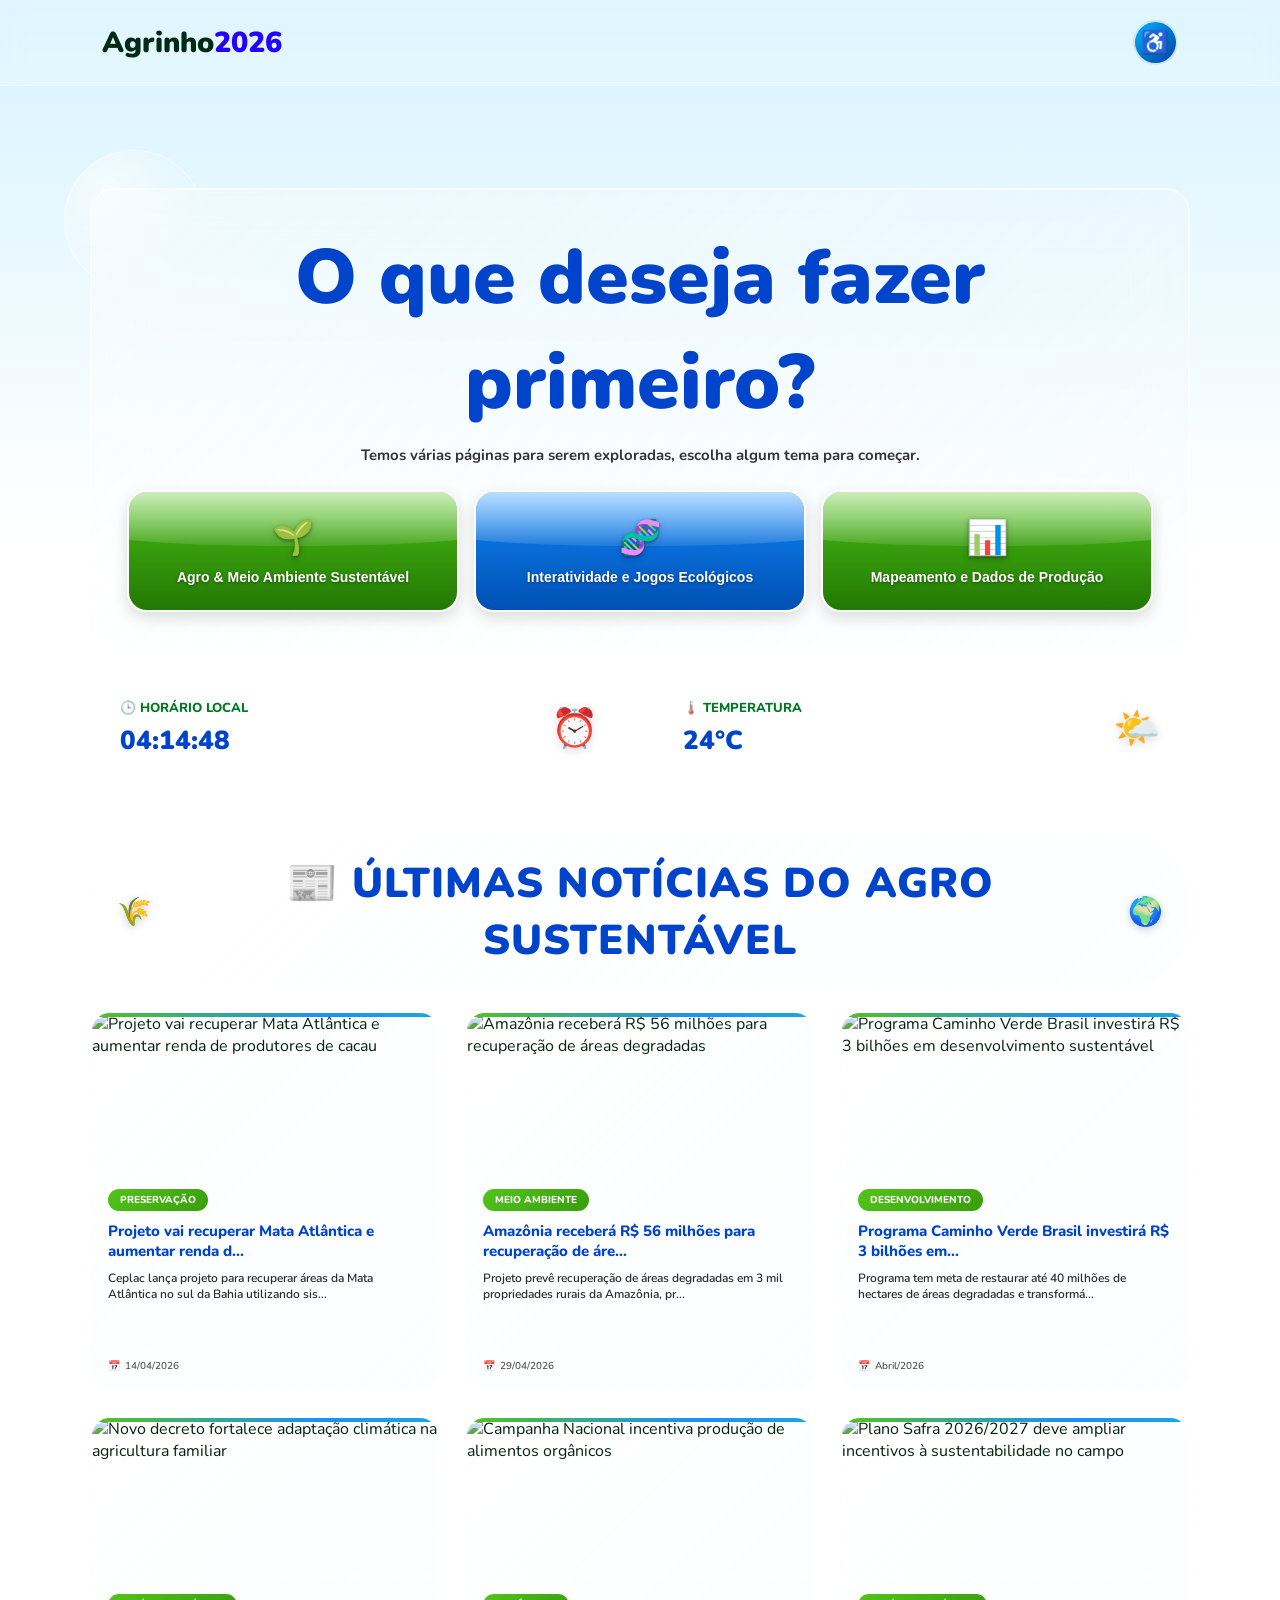
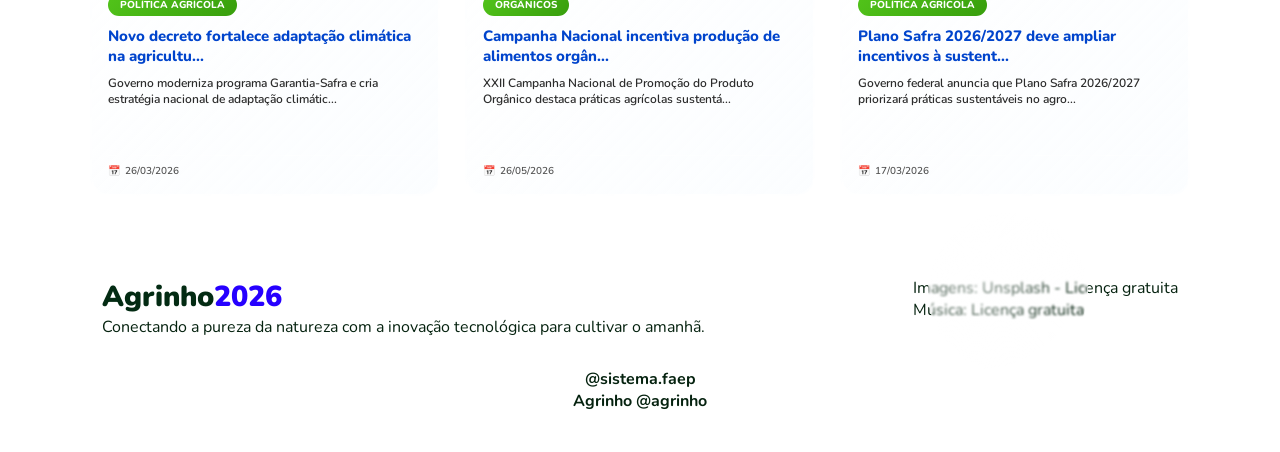
==== HTML/paginaprincipal.html @ 338bd4b2 "Add files via upload" ====
<!-- ============================================================================ -->
<!-- AUTOR: [Gabriel de Moraes Rocha]                                             -->
<!-- DATA: Junho/Julho de 2026                                                    -->
<!-- PROJETO: Agrinho 2026 - Agro forte futuro sustentável                                      -->
<!-- ARQUIVO: paginaprincipal.html - Dashboard Principal                          -->
<!-- DESCRIÇÃO: Página principal do site contendo:                                -->
<!--            - Menu de navegação com 3 seções (Agro, Interatividade, Mapeamento) -->
<!--            - Gráficos interativos (Chart.js)                                 -->
<!--            - Mapa mundial interativo (Leaflet)                               -->
<!--            - Quiz educativo com 31 perguntas                                 -->
<!--            - Widgets de relógio e temperatura em tempo real                  -->
<!--            - Notícias do setor com modal de leitura                          -->
<!--            - Recursos de acessibilidade (alto contraste, daltonismo, Libras) -->
<!-- ============================================================================ -->

<!DOCTYPE html>
<html lang="pt-br">
<head>
    <!-- ===== METADADOS E CONFIGURAÇÕES ===== -->
    <meta charset="UTF-8">                              <!-- Define codificação UTF-8 para suporte a acentos -->
    <meta name="viewport" content="width=device-width, initial-scale=1.0"> <!-- Torna o site responsivo -->
    <title>Página Inicial</title>                       <!-- Título exibido na aba do navegador -->

    <!-- ===== FONTES EXTERNAS ===== -->
    <!-- Pré-conexões para otimizar o carregamento das fontes -->
    <link rel="preconnect" href="https://fonts.googleapis.com">
    <link rel="preconnect" href="https://fonts.gstatic.com" crossorigin>
    <!-- Importa a fonte Nunito do Google Fonts -->
    <link href="https://fonts.googleapis.com/css2?family=Nunito:wght@400;600;700;900&display=swap" rel="stylesheet">

    <!-- ===== BIBLIOTECAS EXTERNAS ===== -->
    <!-- Leaflet CSS - Biblioteca para mapas interativos -->
    <link rel="stylesheet" href="https://unpkg.com/leaflet@1.9.4/dist/leaflet.css" />
    <!-- Leaflet JS - Biblioteca JavaScript para mapas -->
    <script src="https://unpkg.com/leaflet@1.9.4/dist/leaflet.js"></script>
    <!-- Chart.js - Biblioteca para criação de gráficos interativos -->
    <script src="https://cdn.jsdelivr.net/npm/chart.js"></script>

    <!-- ===== ESTILOS CSS ===== -->
    <!-- Link para o arquivo de estilos principal (caminho absoluto) -->
    <link rel="stylesheet" href="/CSS/style.css">
</head>

<!-- ===== ESTILOS ESPECÍFICOS DA JANELA AMBIENTE ===== -->
<!-- Define cores mais escuras para os textos da seção "Agro & Meio Ambiente Sustentável" -->
<style>
/* Cor principal do texto na seção ambiente */
.janela-conteudo#janela-ambiente,
.janela-conteudo#janela-ambiente .hero-ambiente,
.janela-conteudo#janela-ambiente .info-card,
.janela-conteudo#janela-ambiente .highlight-box {
    color: #1a1a1a !important;                           /* Texto escuro para melhor legibilidade */
}

/* Todos os elementos de texto na seção ambiente */
.janela-conteudo#janela-ambiente h1,
.janela-conteudo#janela-ambiente h2,
.janela-conteudo#janela-ambiente h3,
.janela-conteudo#janela-ambiente p,
.janela-conteudo#janela-ambiente li,
.janela-conteudo#janela-ambiente .stat-label {
    color: #1a1a1a !important;                           /* Mantém consistência de cor escura */
}

/* Título principal da seção hero ambiente */
.janela-conteudo#janela-ambiente .hero-ambiente h1 {
    color: #0d3b0d !important;                           /* Verde escuro para destaque */
}

/* Títulos dos cards informativos */
.janela-conteudo#janela-ambiente .info-card h3 {
    color: #0044cc !important;                           /* Azul para títulos de cards */
}

/* Números estatísticos */
.janela-conteudo#janela-ambiente .stat-number {
    color: #1b5e20 !important;                           /* Verde para números estatísticos */
}
</style>

<body>
    <!-- ============================================================================ -->
    <!-- SEÇÃO 1: BOLHAS DECORATIVAS                                       -->
    <!-- ============================================================================ -->
    <!-- Bolhas flutuantes (efeito visual decorativo) -->
    <div class="bubble b1"></div>   <!-- Bolha 1 - posicionada na área superior esquerda -->
    <div class="bubble b2"></div>   <!-- Bolha 2 - posicionada na área superior direita -->
    <div class="bubble b3"></div>   <!-- Bolha 3 - posicionada na área inferior esquerda -->
    <div class="bubble b4"></div>   <!-- Bolha 4 - posicionada na área inferior direita -->

    <!-- ============================================================================ -->
    <!-- SEÇÃO 2: CABEÇALHO (NAVBAR)                                                  -->
    <!-- ============================================================================ -->
    <!-- Barra de navegação superior fixa -->
    <header class="navbar">
        <!-- Logo do projeto -->
        <div class="logo">Agrinho<span>2026</span></div>
        
        <!-- Wrapper para o menu de acessibilidade -->
        <div class="accessibility-wrapper">
            <!-- Botão que abre/fecha o menu de acessibilidade (ícone universal de acessibilidade) -->
            <button class="accessibility-btn" id="accessibleToggle" aria-label="Menu de Acessibilidade" title="Acessibilidade">♿</button>
            
            <!-- Menu dropdown com opções de acessibilidade -->
            <div class="accessibility-menu" id="accessibleMenu">
                <button id="btnIncText">➕ Aumentar Texto</button>                <!-- Aumenta o tamanho da fonte -->
                <button id="btnDecText">➖ Diminuir Texto</button>                <!-- Diminui o tamanho da fonte -->
                <button id="btnContrast">☯️ Alto Contraste</button>              <!-- Ativa modo de alto contraste -->
                <button id="btnDaltonismo">👁️ Modo Daltonismo (Vermelho/Verde)</button> <!-- Ativa modo para daltônicos -->
                <button id="btnModoEscuro">🌙 Modo Escuro</button>               <!-- Ativa modo escuro -->
            </div>
        </div>
    </header>

    <!-- ============================================================================ -->
    <!-- SEÇÃO 3: VLIBRAS - FERRAMENTA DE ACESSIBILIDADE                              -->
    <!-- ============================================================================ -->
    <!-- Widget oficial do governo brasileiro para tradução de conteúdo para Libras -->
    <div vw class="enabled">
        <div vw-access-button class="active"></div>      <!-- Botão flutuante do VLibras -->
        <div vw-plugin-wrapper>
            <div class="vw-plugin-top-wrapper"></div>    <!-- Container do plugin do VLibras -->
        </div>
    </div>

    <!-- Espaçamento vertical para compensar o cabeçalho fixo -->
    <br><br><br><br>
    
    <!-- ============================================================================ -->
    <!-- SEÇÃO 4: CONTEÚDO PRINCIPAL (MAIN)                                           -->
    <!-- ============================================================================ -->
    <main>
        <!-- ===== 4.1 PAINEL PRINCIPAL (MENU DE NAVEGAÇÃO) ===== -->
        <!-- Menu inicial com 3 botões que alternam entre as seções do site -->
        <div class="painel-aero" id="menuPrincipal">
            <div class="painel-header">
                <h1>O que deseja fazer primeiro?</h1>           <!-- Título de boas-vindas -->
                <p>Temos várias páginas para serem exploradas, escolha algum tema para começar.</p> <!-- Subtítulo -->
            </div>
            <div class="grade-botoes">
                <!-- Botão 1: Agro & Meio Ambiente Sustentável -->
                <button class="botao-aero" data-target="janela-ambiente">
                    <span class="icone">🌱</span>
                    <span>Agro & Meio Ambiente Sustentável</span>
                </button>
                <!-- Botão 2: Interatividade e Jogos Ecológicos -->
                <button class="botao-aero azul" data-target="janela-interatividade">
                    <span class="icone">🧬</span>
                    <span>Interatividade e Jogos Ecológicos</span>
                </button>
                <!-- Botão 3: Mapeamento e Dados de Produção -->
                <button class="botao-aero" data-target="janela-mapeamento">
                    <span class="icone">📊</span>
                    <span>Mapeamento e Dados de Produção</span>
                </button>
            </div>
        </div>

        <!-- ========================================================================== -->
        <!-- SEÇÃO 4.2: ABA - MAPEAMENTO E DADOS DE PRODUÇÃO                            -->
        <!-- ========================================================================== -->
        <div class="janela-conteudo" id="janela-mapeamento">
            <!-- Título da seção de mapeamento -->
            <h2>🗺️ MAPEAMENTO MUNDIAL DO AGRO SUSTENTÁVEL</h2>
            
            <!-- Cards com estatísticas globais -->
            <div class="stats-grid-mapeamento">
                <div class="stat-card-mapeamento">
                    <span class="stat-number-mapeamento">38%</span>                     <!-- Percentual global -->
                    <span class="stat-label-mapeamento">da superfície terrestre ocupada por agricultura</span>
                </div>
                <div class="stat-card-mapeamento">
                    <span class="stat-number-mapeamento">31%</span>                     <!-- Percentual de florestas preservadas -->
                    <span class="stat-label-mapeamento">das florestas mundiais preservadas dentro de propriedades rurais</span>
                </div>
                <div class="stat-card-mapeamento">
                    <span class="stat-number-mapeamento">11%</span>                     <!-- Redução da fome global -->
                    <span class="stat-label-mapeamento">redução da fome global graças à agricultura sustentável</span>
                </div>
                <div class="stat-card-mapeamento">
                    <span class="stat-number-mapeamento">189</span>                     <!-- Número de países -->
                    <span class="stat-label-mapeamento">países adotam práticas agroecológicas</span>
                </div>
            </div>

            <!-- Mapa Interativo Mundial -->
            <div class="bloco-recurso">
                <h3>🌍 Mapa Interativo do Agronegócio Sustentável no Mundo</h3>
                <div class="mapa-interativo-container">
                    <div id="mapaMundialInterativo"></div>      <!-- Container onde o mapa Leaflet será renderizado -->
                </div>
                <!-- Legenda do mapa com categorias de classificação -->
                <div class="legenda-mapa">
                    <div class="legenda-item"><div class="legenda-cor" style="background: #2e7d32;"></div><span>🟢 Maior produtor/tecnologia sustentável</span></div>
                    <div class="legenda-item"><div class="legenda-cor" style="background: #f9a825;"></div><span>🟡 Alto potencial agrícola sustentável</span></div>
                    <div class="legenda-item"><div class="legenda-cor" style="background: #1565c0;"></div><span>🔵 Agricultura tecnificada e inovadora</span></div>
                    <div class="legenda-item"><div class="legenda-cor" style="background: #ef6c00;"></div><span>🟠 Produção em expansão sustentável</span></div>
                </div>
                <!-- Dica interativa para o usuário -->
                <div class="info-mapa">
                    💡 <strong>Dica:</strong> Clique nos marcadores do mapa para ver informações detalhadas sobre cada país!
                </div>
            </div>

            <!-- Gráfico 1: Top 5 Países Produtores de Alimentos -->
            <div class="bloco-recurso">
                <h3>🥇 Top 5 Países Produtores de Alimentos (2025)</h3>
                <div class="grafico-wrapper">
                    <canvas id="chartTopProdutores"></canvas>   <!-- Canvas para renderizar gráfico de barras -->
                </div>
                <p style="font-size:12px; color:#555; margin-top:10px; text-align:center;">Fonte: FAO - Organização das Nações Unidas para Alimentação e Agricultura</p>
            </div>

            <!-- Gráfico 2: Agricultura Sustentável por Continente -->
            <div class="bloco-recurso">
                <h3>🌎 Agricultura Sustentável por Continente</h3>
                <div class="grafico-wrapper-pequeno">
                    <canvas id="chartContinentes"></canvas>     <!-- Canvas para renderizar gráfico de rosca/doughnut -->
                </div>
                <p style="font-size:12px; color:#555; margin-top:10px; text-align:center;">Percentual de áreas agrícolas com certificação sustentável</p>
            </div>

            <!-- Gráfico 3: Emissões de Gases de Efeito Estufa por Setor -->
            <div class="bloco-recurso">
                <h3>📊 Emissões de Gases de Efeito Estufa por Setor</h3>
                <div class="grafico-wrapper">
                    <canvas id="chartEmissoes"></canvas>        <!-- Canvas para renderizar gráfico de pizza -->
                </div>
                <p style="font-size:12px; color:#555; margin-top:10px; text-align:center;">Dados IPCC 2025 - Agricultura Sustentável reduz emissões</p>
            </div>

            <!-- Gráficos lado a lado (2 colunas) -->
            <div class="two-columns">
                <!-- Gráfico 4: Investimentos Globais -->
                <div class="bloco-recurso">
                    <h3>💰 Investimentos Globais (US$ Bilhões)</h3>
                    <div class="grafico-wrapper-pequeno">
                        <canvas id="chartInvestimentosGlobais"></canvas>  <!-- Canvas para renderizar gráfico de linha -->
                    </div>
                    <p style="font-size:11px; color:#555; margin-top:10px;">Bancos Mundiais e Fundos Verdes</p>
                </div>
                <!-- Gráfico 5: Recuperação de Solos -->
                <div class="bloco-recurso">
                    <h3>🌱 Recuperação de Solos no Mundo</h3>
                    <div class="grafico-wrapper-pequeno">
                        <canvas id="chartRecuperacaoSolos"></canvas>      <!-- Canvas para gráfico de barras horizontal -->
                    </div>
                    <p style="font-size:11px; color:#555; margin-top:10px;">Milhões de hectares recuperados via agricultura regenerativa</p>
                </div>
            </div>

            <!-- Frase de impacto (citação da FAO/ONU) -->
            <div class="frase-impacto">
                <p>🌍 “O futuro sustentável do agronegócio mundial não depende de produzir em mais terras, mas de produzir melhor, utilizando tecnologia, inovação e preservação ambiental para alimentar o mundo sem comprometer os recursos naturais.”</p>
                <small>— FAO/ONU - Relatório da Agricultura Mundial 2026</small>
            </div>

            <!-- Referências Globais (links externos para fontes confiáveis) -->
            <div class="bloco-recurso" style="background: rgba(255,255,255,0.2); margin-top:20px;">
                <h3>📖 Referências Globais</h3>
                <p style="font-size:12px;">
                    <a href="https://www.fao.org/home/en/" target="_blank" class="btn-referencia">🌾 FAO - Organização das Nações Unidas</a>
                    <a href="https://www.ipcc.ch/" target="_blank" class="btn-referencia" style="margin-left:10px;">📊 IPCC - Mudanças Climáticas</a>
                    <a href="https://www.worldbank.org/en/topic/agriculture" target="_blank" class="btn-referencia" style="margin-left:10px;">🏦 Banco Mundial - Agricultura</a>
                </p>
            </div>

            <!-- Botão para voltar ao menu principal -->
            <button class="btn-voltar" style="margin-top:20px;">← Voltar para a Home</button>
        </div>

        <!-- ========================================================================== -->
        <!-- SEÇÃO 4.3: ABA - AGRO & MEIO AMBIENTE SUSTENTÁVEL (BRASIL)                 -->
        <!-- ========================================================================== -->
        <div class="janela-conteudo" id="janela-ambiente">
            <!-- Hero da seção (título e descrição introdutória) -->
            <div class="hero-ambiente">
                <h1>🌿 Agro Forte, Futuro Sustentável: Equilíbrio entre Produção e Meio Ambiente</h1>
                <p>O agronegócio desempenha um papel fundamental na economia brasileira...</p>
            </div>
            
            <!-- Cards com estatísticas brasileiras -->
            <div class="stats-grid">
                <div class="stat-card"><span class="stat-number">65,6%</span><span class="stat-label">do território brasileiro com vegetação nativa preservada</span></div>
                <div class="stat-card"><span class="stat-number">31,3%</span><span class="stat-label">do território ocupado por atividades agropecuárias</span></div>
                <div class="stat-card"><span class="stat-number">29%</span><span class="stat-label">das matas nativas preservadas por produtores rurais</span></div>
                <div class="stat-card"><span class="stat-number">+15%</span><span class="stat-label">aumento em produtividade com práticas sustentáveis</span></div>
            </div>
            
            <!-- Card informativo sobre o papel do agronegócio -->
            <div class="info-card"><h3>🇧🇷 O Papel do Agronegócio no Desenvolvimento do Brasil</h3><p>O Brasil é uma das maiores potências agropecuárias do mundo...</p></div>
            
            <!-- Colunas duplas com conteúdo educativo -->
            <div class="two-columns">
                <div class="info-card"><h3>🌍 Sustentabilidade: Uma Necessidade para o Futuro</h3><p>A sustentabilidade consiste em atender às necessidades atuais...</p></div>
                <div class="info-card"><h3>⚖️ O Equilíbrio Entre Produção e Preservação</h3><p>Durante muito tempo acreditou-se que produzir mais significava ocupar mais áreas...</p></div>
            </div>
            
            <!-- Lista de tecnologias sustentáveis aplicadas no campo -->
            <div class="info-card"><h3>🚜 Tecnologia e Inovação no Campo</h3><ul class="tech-list"><li><strong>Drones Agrícolas:</strong> Monitoramento detalhado...</li><li><strong>Sensoriamento Remoto:</strong> Satélites auxiliam...</li><li><strong>Inteligência Artificial:</strong> Análise de dados...</li><li><strong>Bioinsumos:</strong> Substituição parcial...</li></ul></div>
            
            <!-- Card com imagem ilustrativa do produtor rural -->
            <div class="info-card"><h3>👨‍🌾 O Produtor Rural Como Guardião do Meio Ambiente</h3><p>Estudos da Embrapa indicam que aproximadamente <strong>65,6% do território brasileiro ainda possui vegetação nativa preservada</strong>...</p><img class="img-ilustrativa" src="https://images.unsplash.com/photo-1500382017468-9049fed747ef?w=800&auto=format&fit=crop" alt="Produtor rural e natureza"></div>
            
            <!-- Benefícios econômicos e desafios climáticos -->
            <div class="two-columns">
                <div class="info-card"><h3>💰 Benefícios Econômicos da Sustentabilidade</h3><p>✓ Redução de custos<br>✓ Maior eficiência<br>✓ Acesso a mercados</p></div>
                <div class="info-card"><h3>🌡️ Mudanças Climáticas e os Desafios da Agricultura</h3><p>As mudanças climáticas representam um dos maiores desafios...</p></div>
            </div>
            
            <!-- Importância da educação ambiental no campo -->
            <div class="info-card"><h3>📚 A Importância da Educação Ambiental no Campo</h3><p>A construção de um futuro sustentável depende também da conscientização...</p></div>
            
            <!-- Caixa de destaque com conclusão do tema -->
            <div class="highlight-box"><h3 style="color:#0044cc;">🌟 Conclusão</h3><p>O futuro da agropecuária depende do equilíbrio...</p></div>
            
            <!-- Referências nacionais (Ministério da Agricultura e Embrapa) -->
            <div class="info-card" style="background: rgba(255,255,255,0.2);"><h3>📖 Referências</h3><p><a href="https://www.gov.br/agricultura/pt-br/assuntos/politica-agricola/plano-safra/2025-2026/producao-sustentavel/" target="_blank" class="btn-referencia">📄 Produção + Sustentável — Ministério da Agricultura</a><br><a href="https://www.agrimidia.com.br/sustentabilidade/novo-estudo-da-embrapa-revela-que-produtores-rurais-preservam-29-das-matas-nativas-do-brasil/" target="_blank" class="btn-referencia" style="margin-top:8px;">📊 Estudo Embrapa - Preservação de Matas Nativas</a></p></div>
            
            <!-- Botão para voltar ao menu principal -->
            <button class="btn-voltar" style="margin-top:20px;">← Voltar para a Home</button>
        </div>

        <!-- ========================================================================== -->
        <!-- SEÇÃO 4.4: ABA - INTERATIVIDADE E JOGOS ECOLÓGICOS                         -->
        <!-- ========================================================================== -->
        <div class="janela-conteudo" id="janela-interatividade">
            <!-- Título da seção interativa -->
            <h2>🧬 QUIZ: AGRO FORTE, FUTURO SUSTENTÁVEL</h2>
            <p style="color:#333; margin-bottom:20px;">Teste seus conhecimentos sobre agricultura sustentável! São 31 perguntas entre múltipla escolha, verdadeiro/falso e discursivas.</p>
            
            <!-- Container principal do Quiz -->
            <div id="quizContainer" class="quiz-container">
                <!-- Barra de progresso visual -->
                <div class="quiz-progresso">
                    <div class="quiz-progresso-bar" id="quizProgressoBar" style="width: 0%;"></div>
                </div>
                <!-- Contador textual de perguntas -->
                <div class="quiz-contador" id="quizContador">Pergunta 1 de 31</div>
                <!-- Área onde a pergunta atual será exibida -->
                <div id="quizPergunta" class="quiz-pergunta"></div>
                <!-- Área onde as alternativas de resposta serão exibidas -->
                <div id="quizAlternativas" class="quiz-alternativas"></div>
                <!-- Botões de navegação do quiz -->
                <div class="quiz-botoes">
                    <button id="quizBtnAnterior" class="quiz-btn" disabled>◀ Anterior</button>
                    <button id="quizBtnProximo" class="quiz-btn">Próxima ▶</button>
                </div>
                <!-- Área onde o resultado final será exibido -->
                <div id="quizResultado" class="quiz-resultado" style="display: none;"></div>
            </div>

            <!-- Botão para ir para a página de Passatempos (jogos adicionais) -->
            <div style="display: flex; justify-content: center; margin: 20px 0;">
                <button id="btnPassatempos" class="botao-passatempos" onclick="window.location.href='passatempos.html'">
                    <span class="icone-passatempo">🎮</span>
                    <span>Ir para Página de Passatempos</span>
                    <span class="seta-passatempo">→</span>
                </button>
            </div>

            <!-- Botão para voltar ao menu principal -->
            <button class="btn-voltar" style="margin-top:20px;">← Voltar para a Home</button>
        </div>

        <!-- ========================================================================== -->
        <!-- SEÇÃO 4.5: WIDGETS - RELÓGIO E CLIMA                                      -->
        <!-- ========================================================================== -->
        <!-- Barra com widgets de informações em tempo real -->
        <div class="barra-widgets" id="barraWidgets">
            <!-- Widget de relógio - exibe horário local atualizado -->
            <div class="widget-item">
                <div class="widget-info"><h3>🕒 HORÁRIO LOCAL</h3><p id="relogio">00:00:00</p></div>
                <div class="widget-icone">⏰</div>
            </div>
            <!-- Widget de temperatura - exibe clima via API -->
            <div class="widget-item">
                <div class="widget-info"><h3>🌡️ TEMPERATURA</h3><p id="clima">Carregando...</p></div>
                <div class="widget-icone" id="climaIcone">🌤️</div>
            </div>
        </div>

        <!-- ========================================================================== -->
        <!-- SEÇÃO 4.6: NOTÍCIAS DO AGRO SUSTENTÁVEL                                    -->
        <!-- ========================================================================== -->
        <div class="noticias-container" id="noticiasContainer">
            <!-- Cabeçalho da seção de notícias -->
            <div class="noticias-header">
                <span class="header-icon">🌾</span>
                <h2>📰 ÚLTIMAS NOTÍCIAS DO AGRO SUSTENTÁVEL</h2>
                <span class="header-icon">🌍</span>
            </div>
            <!-- Grid onde as notícias serão renderizadas dinamicamente via JavaScript -->
            <div class="noticias-grid" id="noticiasGrid"></div>
        </div>
    </main>

    <!-- ============================================================================ -->
    <!-- SEÇÃO 5: MODAL DE NOTÍCIAS                                                    -->
    <!-- ============================================================================ -->
    <!-- Modal (popup) que aparece ao clicar em uma notícia para exibir detalhes completos -->
    <div id="modalNoticia" class="modal-noticia">
        <div class="modal-conteudo">
            <!-- Botão para fechar o modal -->
            <button class="fechar-modal" onclick="fecharModal()">×</button>
            <!-- Imagem da notícia -->
            <img id="modalImagem" class="modal-imagem" src="" alt="">
            <div class="modal-texto">
                <!-- Título da notícia -->
                <h2 id="modalTitulo"></h2>
                <!-- Metadados (data e categoria) -->
                <div class="modal-meta" id="modalMeta"></div>
                <!-- Conteúdo completo da notícia -->
                <p id="modalConteudo" class="modal-conteudo-texto"></p>
                <!-- Tags temáticas da notícia -->
                <div class="modal-tags" id="modalTags"></div>
                <!-- Botão de compartilhar notícia -->
                <div class="modal-fonte">
                    <button class="btn-compartilhar" onclick="compartilharNoticia()">📤 Compartilhar</button>
                </div>
            </div>
        </div>
    </div>

    <!-- ============================================================================ -->
    <!-- SEÇÃO 6: RODAPÉ (FOOTER)                                                     -->
    <!-- ============================================================================ -->
    <footer class="site-footer">
        <div class="footer-container">
            <div class="footer-brand">
                <!-- Logo do projeto no rodapé -->
                <div class="logo">Agrinho<span>2026</span></div>
                <!-- Slogan do projeto -->
                <p>Conectando a pureza da natureza com a inovação tecnológica para cultivar o amanhã.</p>
            </div>

            <!-- Créditos das mídias utilizadas (conforme exigido pelo regulamento) -->
            <div class="creditos">
                <p>Imagens: Unsplash - Licença gratuita</p>
                <p>Música: Licença gratuita</p>
            </div>
        </div>
        
        <!-- Informações institucionais e créditos finais -->
        <div class="footer-bottom">
            <p>@sistema.faep</p>      <!-- SENAR/FAEP - Instituição promotora -->
            <p>Agrinho @agrinho</p>    <!-- Marca do programa Agrinho -->
        </div>
    </footer>

    <!-- ============================================================================ -->
    <!-- SEÇÃO 7: SCRIPTS E INICIALIZAÇÃO                                             -->
    <!-- ============================================================================ -->
    <!-- Arquivo JavaScript principal (caminho absoluto para a pasta JS) -->
    <script src="/JS/main.js"></script>
    <!-- Biblioteca VLibras para acessibilidade em Libras -->
    <script src="https://vlibras.gov.br/app/vlibras-plugin.js"></script>
    <!-- Inicialização do widget VLibras -->
    <script> new window.VLibras.Widget('https://vlibras.gov.br/app'); </script>

</body>
</html>
---- CSS/style.css ----
/* ============================================================================
   AUTOR: [Gabriel de Moraes Rocha]
   DATA: Junho/Julho de 2026
   PROJETO: Agrinho 2026 - Agro forte futuro sustentável
   DESCRIÇÃO: Arquivo de estilos principal do site, contendo temas de acessibilidade,
              estilos do cabeçalho, rodapé, páginas index, principal e passatempos,
              animações e responsividade.
   ============================================================================ */

/* ============================================================================
   SEÇÃO 1: VARIÁVEIS GLOBAIS (ROOT)
   ============================================================================ */
/* Define variáveis CSS para facilitar manutenção e suporte a temas dinâmicos */
:root {
    --font-scale: 1.0;                    /* Controla escala da fonte (acessibilidade) */
    --bg-gradient: linear-gradient(to bottom, rgba(54, 196, 255, 0.2) 0%, rgba(255, 255, 255, 0) 60%), url('https://images.unsplash.com/photo-1500382017468-9049fed747ef?q=80&w=2000&auto=format&fit=crop'); /* Fundo gradiente com imagem */
    --text-color: #05220f;                /* Cor padrão do texto */
    --title-color: #0090f0;               /* Cor dos títulos */
    --hero-title-color: #032b13;          /* Cor do título na seção hero */
    --card-bg: linear-gradient(135deg, rgba(255, 255, 255, 0.75) 0%, rgba(240, 252, 255, 0.5) 100%); /* Fundo dos cards */
    --right-bg: linear-gradient(135deg, rgba(255, 255, 255, 0.65) 0%, rgba(255, 255, 255, 0.35) 100%); /* Fundo da área direita do hero */
    --btn-gradient: linear-gradient(to bottom, #7be250 0%, #3eb311 48%, #299103 52%, #49bd13 100%); /* Gradiente dos botões */
    --btn-hover: linear-gradient(to bottom, #8eee64 0%, #52cb23 48%, #38aa0d 52%, #60d725 100%); /* Gradiente hover dos botões */
    --btn-border: #236b03;                /* Cor da borda dos botões */
    --text-shadow-white: -1px -1px 0 #fff, 1px -1px 0 #fff, -1px 1px 0 #fff, 1px 1px 0 #fff; /* Sombra branca para contraste */
    --span-gradient: linear-gradient(45deg, #0052cc, #0099ff); /* Gradiente para spans especiais */
}

/* ============================================================================
   SEÇÃO 2: ACESSIBILIDADE - TEMAS E MODOS ESPECIAIS
   ============================================================================ */

/* 2.1 MODO ESCURO - Para usuários que preferem tema noturno */
body.modo-escuro {
    background: #1a1a1a !important;      /* Fundo escuro */
    color: #ffffff !important;            /* Texto branco */
}

body.modo-escuro .card,
body.modo-escuro .video-card,
body.modo-escuro .painel-aero,
body.modo-escuro .janela-conteudo {
    background: rgba(30, 30, 30, 0.9) !important; /* Cards com fundo escuro semi-transparente */
    color: #ffffff !important;            /* Texto branco */
}

/* 2.2 ALTO CONTRASTE - Para usuários com baixa visão (Index.html) */
/* Este modo força fundo preto, texto branco e bordas amarelas */
body.alto-contraste {
    --bg-gradient: none;                  /* Remove gradiente de fundo */
    --text-color: #fff;                   /* Texto branco */
    --title-color: #ffff00;               /* Títulos amarelos */
    --hero-title-color: #ffff00;          /* Hero título amarelo */
    --card-bg: #000;                      /* Fundo do card preto */
    --right-bg: #000;                     /* Fundo da área direita preto */
    --text-shadow-white: none;            /* Remove sombra branca */
    background: #000 !important;          /* Fundo preto */
    color: #fff !important;               /* Texto branco */
}

/* Estilos específicos para alto contraste no cabeçalho e menu */
body.alto-contraste .navbar, 
body.alto-contraste .accessibility-menu { 
    background: #000 !important; 
    border: 2px solid #ffff00 !important; /* Borda amarela */
    color: #fff !important; 
}

/* Força todas as tags de texto a ficarem brancas no alto contraste */
body.alto-contraste a, 
body.alto-contraste h1, 
body.alto-contraste h2, 
body.alto-contraste h3, 
body.alto-contraste p, 
body.alto-contraste span { 
    color: #fff !important; 
    -webkit-text-fill-color: #fff !important; 
    text-shadow: none !important; 
    background: none !important; 
}

/* Botões no alto contraste - fundo amarelo com texto preto */
body.alto-contraste .btn { 
    background: #ffff00 !important; 
    color: #000 !important; 
    border: 2px solid #fff !important; 
    text-shadow: none !important; 
}

/* Esconde bolhas decorativas no alto contraste para evitar poluição visual */
body.alto-contraste .bubble { 
    display: none; 
}

/* 2.3 MODO DALTONISMO - Para usuários com dificuldade em distinguir vermelho/verde */
/* Ajusta cores para tons de azul e amarelo */
body.daltonismo {
    --text-color: #001133;
    --title-color: #0044cc;
    --hero-title-color: #002266;
    --bg-gradient: linear-gradient(to bottom, rgba(230, 242, 255, 0.9), rgba(255, 255, 255, 0.9)), url('https://images.unsplash.com/photo-1500382017468-9049fed747ef?q=80&w=2000&auto=format&fit=crop');
    --btn-gradient: linear-gradient(to bottom, #ffdd00 0%, #ffcc00 100%); /* Botões amarelos */
    --btn-hover: linear-gradient(to bottom, #ffee55 0%, #ffdd00 100%);
    --btn-border: #ccaa00;
    --span-gradient: linear-gradient(45deg, #002288, #0044cc);
}

/* Botões no modo daltonismo - texto preto */
body.daltonismo .btn { 
    color: #000 !important; 
    text-shadow: none !important; 
}

/* Tags no modo daltonismo - fundo azul com texto branco */
body.daltonismo .tags span { 
    background: #0044cc !important; 
    color: #fff !important; 
    border: 1px solid #002288; 
}

/* Botões genéricos no modo daltonismo */
body.daltonismo button {
    background: #000a8f !important; 
    color: #ffffff !important; 
    border: 2px solid #000000 !important; 
}

/* 2.4 ESTILOS GLOBAIS DO CORPO DA PÁGINA */
body {
    font-family: 'Nunito', sans-serif;    /* Fonte principal */
    min-height: 100vh;                    /* Altura mínima da tela */
    overflow-x: hidden;                   /* Remove scroll horizontal */
    color: var(--text-color);             /* Cor do texto via variável */
    background: var(--bg-gradient);       /* Fundo com gradiente */
    background-size: cover;               /* Fundo cobre toda área */
    background-position: center bottom;   /* Posicionamento do fundo */
    background-attachment: fixed;         /* Fundo fixo ao rolar */
    position: relative;                   /* Para posicionamento de elementos filhos */
}

/* 2.5 ALTO CONTRASTE - ELEMENTOS INDEX */
body.alto-contraste .card, 
body.alto-contraste .right, 
body.alto-contraste .objetivo { 
    background: #000 !important; 
    border: 2px solid #ffff00 !important; 
    color: #fff !important; 
}

/* 2.6 ALTO CONTRASTE - POPUP README */
body.alto-contraste .popup-readme {
    background: rgba(0, 0, 0, 0.95) !important;
}

body.alto-contraste .popup-readme-conteudo {
    background: #000000 !important;
    border: 3px solid #ffee00 !important;
    box-shadow: none !important;
}

/* Textos dentro do popup no alto contraste */
body.alto-contraste .popup-readme-conteudo h1,
body.alto-contraste .popup-readme-conteudo h2,
body.alto-contraste .popup-readme-conteudo h3,
body.alto-contraste .popup-readme-conteudo p,
body.alto-contraste .popup-readme-conteudo li,
body.alto-contraste .popup-readme-conteudo strong,
body.alto-contraste .popup-readme-conteudo em {
    color: #ffffff !important;
}

body.alto-contraste .popup-readme-conteudo h1 {
    color: #ffee00 !important;
    border-bottom-color: #ffee00 !important;
}

body.alto-contraste .popup-readme-conteudo h2 {
    color: #ffee00 !important;
}

body.alto-contraste .popup-readme-conteudo h3 {
    color: #ffcc00 !important;
}

body.alto-contraste .popup-readme-conteudo hr {
    border-color: #ffee00 !important;
}

/* Tabelas no popup - alto contraste */
body.alto-contraste .popup-readme-conteudo table th {
    background: #333333 !important;
    color: #ffee00 !important;
    border-color: #ffee00 !important;
}

body.alto-contraste .popup-readme-conteudo table td {
    background: #1a1a1a !important;
    color: #ffffff !important;
    border-color: #ffee00 !important;
}

/* Botão de fechar no popup - alto contraste */
body.alto-contraste .popup-readme-fechar {
    background: #000000 !important;
    color: #ffee00 !important;
    border: 2px solid #ffee00 !important;
}

body.alto-contraste .popup-readme-fechar:hover {
    background: #ffee00 !important;
    color: #000000 !important;
}

/* 2.7 DALTONISMO - POPUP README */
body.daltonismo .popup-readme {
    background: rgba(0, 0, 0, 0.85) !important;
}

body.daltonismo .popup-readme-conteudo {
    background: linear-gradient(135deg, #ffffff 0%, #e6f0ff 100%) !important;
    border: 2px solid #0055a5 !important;
}

/* Textos no popup - modo daltonismo */
body.daltonismo .popup-readme-conteudo h1,
body.daltonismo .popup-readme-conteudo h2,
body.daltonismo .popup-readme-conteudo h3,
body.daltonismo .popup-readme-conteudo p,
body.daltonismo .popup-readme-conteudo li,
body.daltonismo .popup-readme-conteudo strong {
    color: #0055a5 !important;
}

body.daltonismo .popup-readme-conteudo h1 {
    border-bottom-color: #0055a5 !important;
}

body.daltonismo .popup-readme-conteudo hr {
    border-color: #0055a5 !important;
}

/* Tabelas no popup - modo daltonismo */
body.daltonismo .popup-readme-conteudo table th {
    background: #0055a5 !important;
    color: #ffffff !important;
}

body.daltonismo .popup-readme-conteudo table td {
    background: #f0f5ff !important;
    color: #333333 !important;
}

/* Botão de fechar - modo daltonismo */
body.daltonismo .popup-readme-fechar {
    background: #0055a5 !important;
    color: #ffffff !important;
}

body.daltonismo .popup-readme-fechar:hover {
    background: #003d7a !important;
    transform: scale(1.1) !important;
}

/* ============================================================================
   SEÇÃO 3: ESTILOS ESPECÍFICOS DA PÁGINA PRINCIPAL (paginaprincipal.html)
   ============================================================================ */

/* 3.1 ALTO CONTRASTE - Elementos principais da página */
body.alto-contraste .painel-aero, 
body.alto-contraste button, 
body.alto-contraste .janela-conteudo, 
body.alto-contraste .widget-item, 
body.alto-contraste .noticias-container, 
body.alto-contraste .noticia-card, 
body.alto-contraste .quiz-container,
body.alto-contraste .bloco-recurso, 
body.alto-contraste .info-card, 
body.alto-contraste .stat-card,
body.alto-contraste .stat-card-mapeamento, 
body.alto-contraste .quiz-alternativa, 
body.alto-contraste .hero-ambiente,
body.alto-contraste .highlight-box, 
body.alto-contraste .frase-impacto, 
body.alto-contraste .modal-conteudo,
body.alto-contraste .mapa-interativo-container, 
body.alto-contraste .legenda-mapa, 
body.alto-contraste .info-mapa { 
    background: #1a1a1a !important; 
    background-color: #1a1a1a !important;
    border: 2px solid #ffee00 !important; 
    color: #ffffff !important; 
}

/* 3.2 ALTO CONTRASTE - Textos de cards, quiz e notícias */
body.alto-contraste .noticia-card h3, 
body.alto-contraste .noticia-card p,
body.alto-contraste .quiz-pergunta, 
body.alto-contraste .quiz-texto,
body.alto-contraste .stat-number-mapeamento, 
body.alto-contraste .stat-number,
body.alto-contraste .modal-texto h2, 
body.alto-contraste .modal-conteudo-texto,
body.alto-contraste .frase-impacto p, 
body.alto-contraste .info-card p,
body.alto-contraste .hero-ambiente p, 
body.alto-contraste .hero-ambiente h1,
body.alto-contraste .painel-header h1, 
body.alto-contraste .painel-header p,
body.alto-contraste .janela-conteudo h2, 
body.alto-contraste .janela-conteudo h3,
body.alto-contraste .widget-info p, 
body.alto-contraste .widget-info h3 {
    color: #ffffff !important;
    background: transparent !important;
}

/* 3.3 ALTO CONTRASTE - Gráficos */
body.alto-contraste canvas {
    background: #ffffff !important;       /* Fundo branco para gráficos */
    border: 1px solid #ffee00 !important;
    border-radius: 8px;
    padding: 5px;
}

body.alto-contraste .grafico-wrapper,
body.alto-contraste .grafico-wrapper-pequeno {
    background: #ffffff !important;
    border-radius: 12px;
    padding: 10px;
}

/* 3.4 ALTO CONTRASTE - Quiz alternativas selecionadas */
body.alto-contraste .quiz-alternativa.selected {
    background: #ffee00 !important;
    border-color: #ffffff !important;
}

body.alto-contraste .quiz-alternativa.selected .quiz-texto,
body.alto-contraste .quiz-alternativa.selected .quiz-letra {
    color: #000000 !important;
}

/* 3.5 ALTO CONTRASTE - Botões do quiz e referências */
body.alto-contraste .quiz-btn, 
body.alto-contraste .btn-voltar,
body.alto-contraste .btn-compartilhar, 
body.alto-contraste .btn-referencia {
    background: #ffee00 !important;
    color: #000000 !important;
    border: 1px solid #ffffff !important;
}

body.alto-contraste .quiz-progresso-bar {
    background: #ffee00 !important;
}

/* 3.6 ALTO CONTRASTE - Área de texto */
body.alto-contraste textarea {
    background: #333 !important;
    color: #fff !important;
    border: 1px solid #ffee00 !important;
}

/* 3.7 ALTO CONTRASTE - Modal */
body.alto-contraste .fechar-modal {
    background: #000 !important;
    color: #ffee00 !important;
    border: 1px solid #ffee00 !important;
}

/* 3.8 ALTO CONTRASTE - Legenda do mapa */
body.alto-contraste .legenda-mapa span,
body.alto-contraste .info-mapa,
body.alto-contraste .info-mapa strong {
    color: #ffffff !important;
}

body.alto-contraste .legenda-cor {
    border: 1px solid #ffee00 !important;
}

/* 3.9 ALTO CONTRASTE - Botão de passatempos */
body.alto-contraste .botao-passatempos {
    background: #1a1a1a !important;
    border: 2px solid #ffee00 !important;
    color: #ffffff !important;
}

body.alto-contraste .botao-passatempos::before {
    display: none;
}

/* 3.10 ALTO CONTRASTE - Modal e textos especiais */
body.alto-contraste .modal-conteudo {
    background: #1a1a1a !important;
}

body.alto-contraste .modal-texto {
    background: transparent !important;
}

/* 3.11 ALTO CONTRASTE - Cabeçalhos com gradiente */
body.alto-contraste .noticias-header h2,
body.alto-contraste .painel-header h1,
body.alto-contraste .painel-header h2 {
    background: none !important;
    -webkit-text-fill-color: #ffee00 !important;
    color: #ffee00 !important;
}

/* 3.12 ALTO CONTRASTE - Gráficos Chart.js */
body.alto-contraste .chartjs-render-monitor {
    filter: brightness(1) contrast(1.2);
}

/* 3.13 ALTO CONTRASTE - Links */
body.alto-contraste a,
body.alto-contraste .btn-referencia {
    color: #ffee00 !important;
}

body.alto-contraste a:hover,
body.alto-contraste .btn-referencia:hover {
    color: #ffffff !important;
}

/* 3.14 DALTONISMO - Elementos principais da página */
body.daltonismo .painel-aero, 
body.daltonismo .janela-conteudo,
body.daltonismo .quiz-container, 
body.daltonismo .bloco-recurso,
body.daltonismo .info-card, 
body.daltonismo .stat-card,
body.daltonismo .stat-card-mapeamento, 
body.daltonismo .noticia-card,
body.daltonismo .hero-ambiente, 
body.daltonismo .highlight-box,
body.daltonismo .frase-impacto, 
body.daltonismo .modal-conteudo {
    background: linear-gradient(135deg, rgba(255, 255, 255, 0.5) 0%, rgba(230, 240, 255, 0.3) 100%) !important;
    backdrop-filter: blur(25px) !important;
}

/* 3.15 DALTONISMO - Textos */
body.daltonismo .noticia-card h3, 
body.daltonismo .quiz-pergunta,
body.daltonismo .stat-number-mapeamento, 
body.daltonismo .stat-number,
body.daltonismo .modal-texto h2, 
body.daltonismo .frase-impacto p,
body.daltonismo .painel-header h1, 
body.daltonismo .janela-conteudo h2 {
    color: #0055a5 !important;
}

/* 3.16 DALTONISMO - Quiz alternativas */
body.daltonismo .quiz-alternativa:hover {
    background: rgba(0, 85, 165, 0.2) !important;
}

body.daltonismo .quiz-alternativa.selected {
    background: rgba(0, 85, 165, 0.3) !important;
    border-color: #0055a5 !important;
}

/* 3.17 DALTONISMO - Botões do quiz */
body.daltonismo .quiz-btn, 
body.daltonismo .btn-voltar {
    background: linear-gradient(135deg, #0055a5, #003d7a) !important;
}

/* 3.18 DALTONISMO - Categoria de notícias */
body.daltonismo .noticia-categoria {
    background: linear-gradient(135deg, #0055a5, #003d7a) !important;
}

/* 3.19 DALTONISMO - Botões do menu */
body.daltonismo .botao-aero {
    background: linear-gradient(to bottom, #0055a5 0%, #003d7a 45%, #002a5a 100%) !important;
}

body.daltonismo .botao-aero.azul {
    background: linear-gradient(to bottom, #0055a5 0%, #003d7a 45%, #002a5a 100%) !important;
}

body.daltonismo .botao-aero.verde-claro {
    background: linear-gradient(to bottom, #0055a5 0%, #003d7a 45%, #002a5a 100%) !important;
}

/* 3.20 DALTONISMO - Cabeçalhos */
body.daltonismo .noticias-header h2 {
    background: none !important;
    -webkit-text-fill-color: #0055a5 !important;
    color: #0055a5 !important;
}

body.daltonismo .painel-header h1, 
body.daltonismo .painel-header h2 {
    background: none !important;
    -webkit-text-fill-color: #0055a5 !important;
    color: #0055a5 !important;
}

/* 3.21 DALTONISMO - Botão de passatempos */
body.daltonismo .botao-passatempos {
    background: linear-gradient(135deg, #0055a5 0%, #003d7a 45%, #002a5a 100%) !important;
}

/* 3.22 ALTO CONTRASTE - Botões de referência (personalizados) */
body.alto-contraste .btn-referencia,
body.alto-contraste .bloco-recurso .btn-referencia,
body.alto-contraste a.btn-referencia {
    background: #000000 !important;
    color: #ffee00 !important;
    border: 2px solid #ffee00 !important;
    text-decoration: none !important;
}

body.alto-contraste .btn-referencia span,
body.alto-contraste .btn-referencia strong,
body.alto-contraste .btn-referencia em,
body.alto-contraste .btn-referencia * {
    color: #ffee00 !important;
}

body.alto-contraste .btn-referencia:hover {
    background: #ffee00 !important;
    color: #000000 !important;
}

/* 3.23 ALTO CONTRASTE - Popups do mapa Leaflet */
body.alto-contraste .leaflet-popup-content-wrapper,
body.alto-contraste .leaflet-popup-tip {
    background: #000000 !important;
    border: 2px solid #ffee00 !important;
    color: #ffffff !important;
}

body.alto-contraste .leaflet-popup-content {
    color: #ffffff !important;
}

body.alto-contraste .leaflet-popup-close-button {
    color: #ffee00 !important;
    background: transparent !important;
}

body.alto-contraste .leaflet-popup-close-button:hover {
    color: #ffffff !important;
}

/* 3.24 ALTO CONTRASTE - Controles de zoom do mapa */
body.alto-contraste .leaflet-control-zoom a,
body.alto-contraste .leaflet-control-zoom-in,
body.alto-contraste .leaflet-control-zoom-out {
    background: #000000 !important;
    color: #ffee00 !important;
    border: 1px solid #ffee00 !important;
}

body.alto-contraste .leaflet-control-zoom a:hover {
    background: #ffee00 !important;
    color: #000000 !important;
}

/* 3.25 ALTO CONTRASTE - Camadas do mapa */
body.alto-contraste .leaflet-tile {
    filter: brightness(0.7) contrast(1.2) !important;
}

body.alto-contraste .leaflet-container {
    background: #000000 !important;
}

/* 3.26 ALTO CONTRASTE - Gráficos (versão final) */
body.alto-contraste canvas {
    background: #000000 !important;
    border: 1px solid #ffee00 !important;
    border-radius: 8px;
    padding: 5px;
}

body.alto-contraste .grafico-wrapper,
body.alto-contraste .grafico-wrapper-pequeno {
    background: #000000 !important;
    border-radius: 12px;
    padding: 10px;
}

body.alto-contraste .chartjs-render-monitor {
    filter: brightness(1) contrast(1.5);
}

/* Textos dos gráficos no alto contraste */
body.alto-contraste .chartjs-text,
body.alto-contraste .chartjs-label,
body.alto-contraste .chartjs-legend,
body.alto-contraste .chartjs-tooltip,
body.alto-contraste canvas + div {
    color: #ffffff !important;
}

body.alto-contraste .chartjs-render-monitor text,
body.alto-contraste canvas ~ div text {
    fill: #ffffff !important;
    color: #ffffff !important;
}

body.alto-contraste .grafico-wrapper p,
body.alto-contraste .grafico-wrapper-pequeno p,
body.alto-contraste .bloco-recurso p {
    color: #ffffff !important;
}

body.alto-contraste .bloco-recurso h3 {
    color: #ffee00 !important;
}

/* ============================================================================
   SEÇÃO 4: ESTILOS ESPECÍFICOS DA PÁGINA DE PASSATEMPOS (passatempos.html)
   ============================================================================ */

/* 4.1 ALTO CONTRASTE - Passatempos */
body.alto-contraste {
    background: #000000 !important;
    color: #ffffff !important;
}

/* Cards e elementos principais */
body.alto-contraste .card,
body.alto-contraste .video-card,
body.alto-contraste .navbar,
body.alto-contraste .site-footer,
body.alto-contraste .music-controls,
body.alto-contraste .conquistas-detalhe,
body.alto-contraste .nivel-mini-card,
body.alto-contraste .popup-aero {
    background: #1a1a1a !important;
    backdrop-filter: none !important;
    border-color: #ffff00 !important;
    color: #ffffff !important;
}

/* Títulos no alto contraste */
body.alto-contraste .card h2,
body.alto-contraste .categoria-titulo,
body.alto-contraste .page-title h1 {
    color: #ffff00 !important;
    background: transparent !important;
    -webkit-background-clip: unset !important;
    background-clip: unset !important;
}

/* Botões no alto contraste */
body.alto-contraste button,
body.alto-contraste .btn-reset,
body.alto-contraste .acao-boa,
body.alto-contraste .acao-ruim,
body.alto-contraste .btn-caminho,
body.alto-contraste .btn-voltar {
    background: #333333 !important;
    color: #ffff00 !important;
    border: 2px solid #ffff00 !important;
}

/* Links no alto contraste */
body.alto-contraste a {
    color: #ffff00 !important;
}

/* Elementos de texto no alto contraste */
body.alto-contraste .fala,
body.alto-contraste .resultado-produtor,
body.alto-contraste .resultado-caminho,
body.alto-contraste .tour-info {
    background: #000000 !important;
    color: #ffffff !important;
}

/* 4.2 DALTONISMO - Passatempos */
/* Filtro para simular daltonismo (protanopia) */
body.daltonismo {
    filter: url(#protanopia);
}

/* Ações boas - azul no daltonismo */
body.daltonismo .acao-boa {
    background: linear-gradient(135deg, #0080ff, #0066cc) !important;
}

/* Ações ruins - laranja no daltonismo */
body.daltonismo .acao-ruim {
    background: linear-gradient(135deg, #ff8800, #cc6600) !important;
}

/* Botões verdadeiro/falso no daltonismo */
body.daltonismo .btn-v {
    background: linear-gradient(135deg, #0080ff, #0066cc) !important;
}

body.daltonismo .btn-f {
    background: linear-gradient(135deg, #ff8800, #cc6600) !important;
}

/* Áreas de erro no daltonismo - azul em vez de vermelho */
body.daltonismo .erro {
    background: rgba(0, 100, 255, 0.5) !important;
    border-color: #0080ff !important;
}

body.daltonismo .erro-encontrado {
    background: rgba(0, 128, 0, 0.7) !important;
}

/* ============================================================================
   SEÇÃO 5: CABEÇALHO E NAVBAR
   ============================================================================ */

/* 5.1 TAMANHOS DE FONTE COM ESCALA ACESSÍVEL */
/* Todos os tamanhos de fonte usam a variável --font-scale para acessibilidade */
h1 { font-size: calc(4.8rem * var(--font-scale)) !important; }
h2, .section-title { font-size: calc(2.6rem * var(--font-scale)) !important; }
.nav-links a { font-size: calc(1rem * var(--font-scale)) !important; }
.btn { font-size: calc(1.1rem * var(--font-scale)) !important; }

/* 5.2 BARRA DE NAVEGAÇÃO SUPERIOR (FIXA) */
.navbar {
    display: flex;
    justify-content: space-between;
    align-items: center;
    padding: 20px 8%;
    position: fixed;                    /* Fixa no topo */
    width: 100%;
    top: 0;
    left: 0;
    z-index: 100;                      /* Fica acima de outros elementos */
    background: rgba(255, 255, 255, 0.2);
    backdrop-filter: blur(10px);       /* Efeito vidro fosco */
    -webkit-backdrop-filter: blur(10px);
    border-bottom: 1px solid rgba(255, 255, 255, 0.4);
}

.nav-container { 
    display: flex; 
    align-items: center; 
    gap: 30px; 
}

/* 5.3 LOGO AGRINHO 2026 */
.logo { 
    font-size: 1.8rem; 
    font-weight: 900; 
    color: #032b13; 
}

.logo span { 
    color: #2600ff;                    /* Destaque azul no ano */
}

/* Links de navegação */
.nav-links { 
    display: flex; 
    list-style: none; 
    gap: 20px; 
}

.nav-links a { 
    text-decoration: none; 
    color: #032b13; 
    font-weight: 700; 
}

/* 5.4 BOTÃO DE ACESSIBILIDADE */
.accessibility-wrapper { 
    position: relative; 
}

.accessibility-btn {
    width: 45px;
    height: 45px;
    border-radius: 50%;
    background: linear-gradient(135deg, #00b4ff 0%, #0077cc 50%, #0044aa 100%);
    border: 2px solid rgba(255, 255, 255, 0.8);
    color: white;
    font-size: 1.4rem;
    cursor: pointer;
    display: flex;
    align-items: center;
    justify-content: center;
    transition: all 0.3s ease;
}

.accessibility-btn:hover {
    transform: scale(1.08);            /* Efeito de zoom */
    background: linear-gradient(135deg, #33c4ff 0%, #0088ee 50%, #0055cc 100%);
}

/* 5.5 MENU DE ACESSIBILIDADE (DROPDOWN) */
.accessibility-menu {
    position: absolute;
    top: 55px;
    right: 0;
    background: linear-gradient(135deg, rgba(255, 255, 255, 0.95) 0%, rgba(220, 245, 255, 0.85) 100%);
    border: 1px solid rgba(255, 255, 255, 0.7);
    backdrop-filter: blur(15px);
    padding: 15px;
    border-radius: 16px;
    display: none;                     /* Escondido por padrão */
    flex-direction: column;
    gap: 10px;
    min-width: 200px;
    z-index: 101;
}

.accessibility-menu.active { 
    display: flex;                     /* Mostra quando ativo */
}

.accessibility-menu button {
    background: linear-gradient(to bottom, #ffffff 0%, #e6f7ff 100%);
    border: 1px solid #a3d1ff;
    padding: 10px 12px;
    border-radius: 8px;
    cursor: pointer;
    font-weight: 700;
    color: #0055aa;
    transition: all 0.2s;
    text-align: left;
}

.accessibility-menu button:hover {
    background: linear-gradient(to bottom, #e6f7ff 0%, #cceeff 100%);
    border-color: #66b2ff;
}

/* ============================================================================
   SEÇÃO 6: RODAPÉ (FOOTER)
   ============================================================================ */

/* Call-to-action do rodapé */
.footer-cta { 
    width: 85%; 
    max-width: 900px; 
    margin: 0 auto; 
    padding: 60px 20px 120px 20px; 
    position: relative; 
    z-index: 2; 
    text-align: center; 
}

.site-footer { 
    background: rgba(255, 255, 255, 0.4); 
    backdrop-filter: blur(15px); 
    padding: 40px 8%; 
    border-top: 1px solid rgba(255, 255, 255, 0.5); 
}

.footer-container { 
    display: flex; 
    justify-content: space-between; 
    flex-wrap: wrap; 
    gap: 30px; 
}

.footer-bottom { 
    text-align: center; 
    margin-top: 30px; 
    font-weight: 700; 
}

/* Reset básico de margens e padding */
* {
    margin: 0;
    padding: 0;
    box-sizing: border-box;
}

/* ============================================================================
   SEÇÃO 7: ESTILOS ESPECÍFICOS DO INDEX.HTML
   ============================================================================ */

/* 7.1 TÍTULOS */
h2 {
    text-align: center;
    font-weight: 900;
    color: var(--title-color);
    margin-bottom: 50px;
    text-shadow: var(--text-shadow-white), 0 3px 6px rgba(0,0,0,0.15);
}

/* 7.2 POPUP README (MODAL DE INFORMAÇÕES) */
.popup-readme {
    display: none;
    position: fixed;
    top: 0;
    left: 0;
    width: 100%;
    height: 100%;
    background: rgba(0, 0, 0, 0.8);
    z-index: 10000;
    align-items: center;
    justify-content: center;
}

.popup-readme.show {
    display: flex;
}

.popup-readme-conteudo {
    position: relative;
    background: linear-gradient(135deg, #ffffff 0%, #f5f5f5 100%);
    border-radius: 20px;
    max-width: 800px;
    width: 90%;
    max-height: 85vh;
    overflow-y: auto;
    padding: 30px;
    box-shadow: 0 20px 40px rgba(0, 0, 0, 0.3);
    animation: popupFadeIn 0.3s ease;
}

/* Animação de entrada do popup */
@keyframes popupFadeIn {
    from {
        opacity: 0;
        transform: scale(0.9);
    }
    to {
        opacity: 1;
        transform: scale(1);
    }
}

/* Botão de fechar do popup */
.popup-readme-fechar {
    position: absolute;
    top: 15px;
    right: 20px;
    background: #ff5e62;
    color: white;
    border: none;
    border-radius: 50%;
    width: 35px;
    height: 35px;
    font-size: 20px;
    cursor: pointer;
    display: flex;
    align-items: center;
    justify-content: center;
    transition: all 0.3s ease;
}

.popup-readme-fechar:hover {
    background: #ff3333;
    transform: scale(1.1);
}

/* Estilos do conteúdo do popup */
.popup-readme-conteudo h1 {
    color: #1b5e20;
    font-size: 28px;
    margin-bottom: 20px;
    text-align: center;
    border-bottom: 2px solid #4caf50;
    padding-bottom: 10px;
}

.popup-readme-conteudo h2 {
    color: #2e7d32;
    font-size: 20px;
    margin-top: 20px;
    margin-bottom: 10px;
}

.popup-readme-conteudo h3 {
    color: #0044cc;
    font-size: 18px;
    margin-top: 15px;
    margin-bottom: 8px;
}

.popup-readme-conteudo p {
    color: #333;
    line-height: 1.6;
    margin-bottom: 12px;
}

.popup-readme-conteudo ul, 
.popup-readme-conteudo ol {
    margin-left: 25px;
    margin-bottom: 15px;
}

.popup-readme-conteudo li {
    color: #555;
    line-height: 1.5;
    margin-bottom: 5px;
}

/* Estilos de tabela no popup */
.popup-readme-conteudo table {
    width: 100%;
    border-collapse: collapse;
    margin: 15px 0;
}

.popup-readme-conteudo th, 
.popup-readme-conteudo td {
    border: 1px solid #ddd;
    padding: 8px;
    text-align: left;
}

.popup-readme-conteudo th {
    background: #4caf50;
    color: white;
}

.popup-readme-conteudo hr {
    margin: 20px 0;
    border: 1px solid #ddd;
}

.popup-readme-conteudo strong {
    color: #1b5e20;
}

/* 7.3 BOLHAS DECORATIVAS FLUTUANTES */
.bubble {
    position: absolute;
    border-radius: 50%;
    background: radial-gradient(circle at 30% 30%, rgba(255, 255, 255, 0.6) 0%, rgba(255, 255, 255, 0) 70%);
    border: 1px solid rgba(255, 255, 255, 0.6);
    backdrop-filter: blur(1px);
    animation: float 10s infinite ease-in-out;
    z-index: 5;
    cursor: grab;
    user-select: none;
}

/* Posicionamento e tamanhos específicos das bolhas */
.b1 { width: 140px; height: 140px; top: 150px; left: 5%; animation-duration: 9s; }
.b2 { width: 90px; height: 90px; top: 400px; right: 8%; animation-duration: 12s; animation-delay: 1s; }
.b3 { width: 60px; height: 60px; top: 650px; left: 12%; animation-duration: 8s; animation-delay: 2s; }
.b4 { width: 160px; height: 160px; bottom: 80px; right: 15%; animation-duration: 14s; }

/* 7.4 SEÇÃO HERO (TÍTULO PRINCIPAL) */
.hero { 
    min-height: 100vh; 
    display: flex; 
    align-items: center; 
    justify-content: center; 
    padding: 140px 8% 60px 8%; 
    position: relative; 
    z-index: 2; 
}

.hero-content { 
    max-width: 1200px; 
    width: 100%; 
    display: flex; 
    justify-content: space-between; 
    align-items: center; 
    gap: 60px; 
}

/* Estilo do título à esquerda */
.left h1 {
    line-height: 1.1;
    font-weight: 900;
    color: var(--hero-title-color);
    text-shadow: var(--text-shadow-white), 0 4px 15px rgba(0, 40, 15, 0.3);
    opacity: 0;
    animation: fadeInUp 1.2s cubic-bezier(0.16, 1, 0.3, 1) forwards;
    animation-delay: 0.2s;
}

/* Span do título (FUTURO SUSTENTÁVEL) */
.left h1 span {
    display: block;
    margin-top: 5px;
    background: var(--span-gradient);
    -webkit-background-clip: text;
    background-clip: text;
    -webkit-text-fill-color: transparent;
    filter: drop-shadow(0 2px 3px rgba(255,255,255,1)) drop-shadow(0 4px 8px rgba(0,82,204,0.3));
    opacity: 0;
    animation: fadeInUp 1.2s cubic-bezier(0.16, 1, 0.3, 1) forwards;
    animation-delay: 0.6s;
}

/* 7.5 ÁREA DIREITA DO HERO */
.right {
    max-width: 460px;
    background: var(--right-bg);
    backdrop-filter: blur(25px);
    border: 1px solid rgba(255, 255, 255, 0.8);
    border-radius: 24px;
    padding: 40px;
    box-shadow: 0 20px 40px rgba(0, 0, 0, 0.08), inset 0 10px 20px rgba(255, 255, 255, 0.6), inset 0 -10px 20px rgba(0, 0, 0, 0.02);
}

.description { 
    line-height: 1.6; 
    margin-bottom: 25px; 
    color: var(--text-color); 
    font-weight: 700; 
    text-shadow: 0 1px 2px rgba(255, 255, 255, 0.9); 
}

/* Tags temáticas */
.tags { 
    display: flex; 
    flex-wrap: wrap; 
    gap: 12px; 
    margin-bottom: 30px; 
}

.tags span {
    background: linear-gradient(to bottom, rgba(255,255,255,0.85) 0%, rgba(215,240,255,0.6) 50%, rgba(175,220,255,0.75) 100%);
    border: 1px solid rgba(0, 90, 180, 0.3);
    box-shadow: 0 4px 10px rgba(0, 119, 204, 0.15), inset 0 2px 3px rgba(255,255,255,1);
    padding: 8px 18px;
    border-radius: 999px;
    font-size: 0.85rem;
    font-weight: 800;
    color: #004488;
}

/* 7.6 BOTÕES PRINCIPAIS */
.btn {
    width: 100%;
    background: var(--btn-gradient);
    border: 1px solid var(--btn-border);
    border-radius: 14px;
    color: white;
    padding: 16px 35px;
    font-weight: 900;
    text-transform: uppercase;
    cursor: pointer;
    transition: all 0.2s cubic-bezier(0.175, 0.885, 0.32, 1.275);
    box-shadow: 0 8px 20px rgba(41, 145, 3, 0.35), inset 0 2px 5px rgba(255, 255, 255, 0.8), inset 0 -2px 5px rgba(0, 0, 0, 0.2);
    text-shadow: 0 -1px 3px rgba(0, 0, 0, 0.5);
}

.btn:hover {
    transform: translateY(-2px);
    background: var(--btn-hover);
    box-shadow: 0 12px 25px rgba(41, 145, 3, 0.45), inset 0 3px 7px rgba(255, 255, 255, 0.8);
}

.btn-center { 
    display: block; 
    max-width: 320px; 
    margin: 0 auto; 
}

/* 7.7 SEÇÃO DE CARDS INFORMATIVOS */
.section { 
    width: 85%; 
    max-width: 1300px; 
    margin: auto; 
    padding-bottom: 80px; 
    position: relative; 
    z-index: 2; 
}

.section-title { 
    text-align: center; 
    font-weight: 900; 
    color: var(--hero-title-color); 
    margin-bottom: 50px; 
    text-shadow: var(--text-shadow-white), 0 3px 6px rgba(0,0,0,0.15); 
}

.cards { 
    display: grid; 
    grid-template-columns: repeat(auto-fit, minmax(320px, 1fr)); 
    gap: 30px; 
}

/* 7.8 CARTÕES INFORMATIVOS */
.card {
    background: var(--card-bg);
    border: 1px solid rgba(255, 255, 255, 0.8);
    border-radius: 24px;
    padding: 40px 30px;
    backdrop-filter: blur(20px);
    transition: all 0.3s cubic-bezier(0.165, 0.84, 0.44, 1);
    box-shadow: 0 15px 35px rgba(0, 30, 10, 0.06), inset 0 5px 15px rgba(255, 255, 255, 0.5);
}

.card:hover {
    transform: translateY(-8px);
    background: linear-gradient(135deg, rgba(255, 255, 255, 0.85) 0%, rgba(225, 248, 255, 0.6) 100%);
    box-shadow: 0 25px 45px rgba(0, 80, 180, 0.12), inset 0 5px 20px rgba(255, 255, 255, 0.7);
    border-color: rgba(0, 120, 220, 0.4);
}

.icon { 
    font-size: 3.5rem; 
    margin-bottom: 20px; 
    filter: drop-shadow(0 4px 8px rgba(0,0,0,0.15)); 
    display: inline-block; 
}

.card h3 { 
    font-weight: 900; 
    margin-bottom: 15px; 
    color: #0044aa; 
    text-shadow: 0 1px 2px rgba(255, 255, 255, 1); 
}

.card p { 
    line-height: 1.7; 
    color: var(--text-color); 
    font-weight: 700; 
    text-shadow: 0 1px 1px rgba(255, 255, 255, 0.8); 
}

/* 7.9 SEÇÃO OBJETIVO */
.objetivo {
    width: 85%;
    max-width: 900px;
    margin: 80px auto 100px auto;
    padding: 50px 40px;
    background: linear-gradient(135deg, rgba(255, 255, 255, 0.75) 0%, rgba(220, 245, 255, 0.4) 100%);
    backdrop-filter: blur(20px);
    border: 1px solid rgba(255, 255, 255, 0.9);
    border-radius: 28px;
    text-align: center;
    position: relative;
    z-index: 2;
    transition: all 0.4s cubic-bezier(0.165, 0.84, 0.44, 1);
}

.objetivo:hover {
    transform: translateY(-4px);
    background: linear-gradient(135deg, rgba(255, 255, 255, 0.85) 0%, rgba(225, 248, 255, 0.5) 100%);
    box-shadow: 0 28px 55px rgba(0, 90, 200, 0.12), inset 0 6px 20px rgba(255, 255, 255, 0.8);
    border-color: rgba(0, 150, 255, 0.3);
}

.objetivo h2 {
    margin-bottom: 15px;
    font-size: calc(2.2rem * var(--font-scale)) !important;
}

.objetivo .subtitle {
    font-size: calc(1.6rem * var(--font-scale)) !important;
    color: #0055cc;
    margin-bottom: 35px;
    font-weight: 800;
}

/* ============================================================================
   SEÇÃO 8: ESTILOS DA PÁGINA PRINCIPAL (paginaprincipal.html)
   ============================================================================ */

/* 8.1 ESTRUTURA PRINCIPAL */
main {
    flex: 1;
    display: flex;
    flex-direction: column;
    justify-content: center;
    align-items: center;
    padding: 110px 20px 40px 20px;
    gap: 30px;
    position: relative;
    z-index: 10;
}

/* 8.2 PAINEL AERO (MENU PRINCIPAL) */
.painel-aero {
    background: linear-gradient(135deg, rgba(255, 255, 255, 0.35) 0%, rgba(240, 248, 255, 0.15) 100%);
    backdrop-filter: blur(25px);
    border: 2px solid rgba(255, 255, 255, 0.6);
    border-radius: 24px;
    width: 100%;
    max-width: 1100px;
    padding: 35px;
    box-sizing: border-box;
}

.escondido { 
    display: none !important;           /* Classe para esconder elementos */
}

.painel-header { 
    text-align: center; 
    margin-bottom: 25px; 
}

.painel-header h1 { 
    font-size: 32px; 
    font-weight: 900; 
    margin: 0 0 10px 0; 
    color: #0044cc;
    text-shadow: 0 1px 3px rgba(255,255,255,0.8);
}

.painel-header p { 
    font-size: 15px; 
    margin: 0; 
    font-weight: 700; 
    color: #333; 
}

/* 8.3 GRADE DE BOTÕES DO MENU */
.grade-botoes { 
    display: grid;
    grid-template-columns: repeat(auto-fit, minmax(250px, 1fr));
    gap: 15px; 
}

/* Botão estilo aero (vidro) */
.botao-aero {
    background: linear-gradient(to bottom, #52c41a 0%, #389e0d 45%, #237804 100%);
    border: 2px solid #ffffff;
    border-radius: 20px;
    color: white;
    padding: 25px 15px;
    font-size: 14px;
    font-weight: 800;
    cursor: pointer;
    position: relative;
    overflow: hidden;
    box-shadow: 0 6px 15px rgba(0,40,0,0.15);
    display: flex;
    flex-direction: column;
    align-items: center;
    justify-content: center;
    gap: 12px;
    text-shadow: 0 1px 3px rgba(0,0,0,0.4);
    transition: all 0.2s ease;
}

/* Variações de cor dos botões */
.botao-aero.azul { 
    background: linear-gradient(to bottom, #1890ff 0%, #096dd9 45%, #0050b3 100%); 
}

.botao-aero.verde-claro { 
    background: linear-gradient(to bottom, #13c2c2 0%, #08979c 45%, #006d75 100%); 
}

/* Efeito de brilho no topo do botão */
.botao-aero::before {
    content: '';
    position: absolute;
    top: 0;
    left: -10%;
    right: -10%;
    height: 46%;
    background: linear-gradient(to bottom, rgba(255, 255, 255, 0.7) 0%, rgba(255, 255, 255, 0.1) 100%);
    border-radius: 0 0 60% 60% / 0 0 30% 30%;
}

.botao-aero .icone { 
    font-size: 34px; 
    filter: drop-shadow(0 2px 3px rgba(0,0,0,0.2)); 
}

.botao-aero:hover { 
    transform: translateY(-4px); 
    filter: brightness(1.05); 
    box-shadow: 0 10px 20px rgba(0,40,100,0.25); 
}

/* 8.4 SEÇÃO DE NOTÍCIAS */
.noticias-container {
    width: 100%;
    max-width: 1100px;
    margin-top: 10px;
}

.noticias-header {
    display: flex;
    align-items: center;
    justify-content: center;
    gap: 12px;
    margin-bottom: 25px;
    padding: 15px 25px;
    background: linear-gradient(135deg, rgba(255, 255, 255, 0.35) 0%, rgba(240, 248, 255, 0.15) 100%);
    backdrop-filter: blur(25px);
    border: 2px solid rgba(255, 255, 255, 0.6);
    border-radius: 60px;
    width: fit-content;
    margin-left: auto;
    margin-right: auto;
    transition: transform 0.3s ease, box-shadow 0.3s ease;
}

.noticias-header:hover {
    transform: translateY(-3px);
    box-shadow: 0 12px 28px rgba(0, 68, 204, 0.25);
    border-color: rgba(255, 255, 255, 0.9);
}

.noticias-header h2 {
    font-size: 22px;
    font-weight: 900;
    color: #0044cc !important;
    margin: 0;
    letter-spacing: 1px;
    text-shadow: 0 1px 2px rgba(255, 255, 255, 0.8);
}

.noticias-header .header-icon {
    font-size: 28px;
    filter: drop-shadow(0 2px 4px rgba(0,0,0,0.2));
}

.noticias-grid {
    display: grid;
    grid-template-columns: repeat(3, 1fr);
    gap: 25px;
}

/* 8.5 CARD DE NOTÍCIA */
.noticia-card {
    background: linear-gradient(135deg, rgba(255, 255, 255, 0.45) 0%, rgba(240, 248, 255, 0.25) 100%);
    backdrop-filter: blur(20px);
    border: 2px solid rgba(255, 255, 255, 0.6);
    border-radius: 20px;
    overflow: hidden;
    transition: all 0.3s cubic-bezier(0.4, 0, 0.2, 1);
    cursor: pointer;
    position: relative;
    display: flex;
    flex-direction: column;
    height: 100%;
    min-height: 380px;
}

/* Linha superior animada no card */
.noticia-card::before {
    content: '';
    position: absolute;
    top: 0;
    left: 0;
    right: 0;
    height: 4px;
    background: linear-gradient(90deg, #52c41a, #1890ff, #13c2c2, #52c41a);
    background-size: 200% 100%;
    animation: shimmer 3s linear infinite;
}

/* Animação de brilho deslizante */
@keyframes shimmer {
    0% { background-position: 0% 0%; }
    100% { background-position: 200% 0%; }
}

.noticia-card:hover {
    transform: translateY(-5px);
    box-shadow: 0 20px 35px rgba(0, 40, 100, 0.2);
    border-color: rgba(255, 255, 255, 0.9);
}

.noticia-imagem {
    width: 100%;
    height: 160px;
    object-fit: cover;
    border-bottom: 3px solid rgba(255, 255, 255, 0.4);
    transition: transform 0.3s ease;
}

.noticia-card:hover .noticia-imagem {
    transform: scale(1.02);
}

.noticia-conteudo {
    padding: 16px;
    flex: 1;
    display: flex;
    flex-direction: column;
}

.noticia-categoria {
    display: inline-block;
    padding: 4px 12px;
    background: linear-gradient(135deg, #52c41a, #389e0d);
    border-radius: 20px;
    font-size: 10px;
    font-weight: 800;
    color: white;
    margin-bottom: 10px;
    text-transform: uppercase;
    width: fit-content;
}

.noticia-card h3 {
    font-size: 15px;
    font-weight: 800;
    color: #0044cc;
    margin: 0 0 8px 0;
    line-height: 1.35;
}

.noticia-card p {
    font-size: 12px;
    color: #2c2c2c;
    font-weight: 600;
    margin: 0 0 12px 0;
    line-height: 1.4;
    flex: 1;
}

.noticia-data {
    font-size: 10px;
    color: #555;
    font-weight: 600;
    display: flex;
    align-items: center;
    gap: 5px;
    padding-top: 8px;
    border-top: 1px solid rgba(255, 255, 255, 0.4);
    margin-top: auto;
}

.noticia-data::before {
    content: '📅';
    font-size: 10px;
}

/* 8.6 MODAL DE NOTÍCIA */
.modal-noticia {
    position: fixed;
    top: 0;
    left: 0;
    width: 100%;
    height: 100%;
    background: rgba(0, 0, 0, 0.85);
    backdrop-filter: blur(12px);
    z-index: 10000;
    display: none;
    justify-content: center;
    align-items: center;
}

.modal-conteudo {
    background: linear-gradient(135deg, rgba(255, 255, 255, 0.98) 0%, rgba(240, 248, 255, 0.95) 100%);
    backdrop-filter: blur(30px);
    border-radius: 32px;
    max-width: 750px;
    width: 90%;
    max-height: 85vh;
    overflow-y: auto;
    border: 2px solid rgba(255, 255, 255, 0.9);
    box-shadow: 0 30px 60px rgba(0, 0, 0, 0.3);
    animation: modalAbrir 0.35s ease;
}

@keyframes modalAbrir {
    from { opacity: 0; transform: scale(0.92) translateY(20px); }
    to { opacity: 1; transform: scale(1) translateY(0); }
}

.modal-imagem {
    width: 100%;
    height: 280px;
    object-fit: cover;
    border-radius: 32px 32px 0 0;
}

.modal-texto {
    padding: 25px;
}

.modal-texto h2 {
    color: #0044cc;
    font-size: 24px;
    margin: 0 0 10px 0;
    line-height: 1.3;
}

/* Meta informações do modal */
.modal-meta {
    display: flex;
    flex-wrap: wrap;
    gap: 15px;
    margin-bottom: 20px;
    padding-bottom: 15px;
    border-bottom: 2px solid rgba(0, 68, 204, 0.2);
}

.modal-meta-item {
    display: flex;
    align-items: center;
    gap: 6px;
    font-size: 13px;
    color: #555;
    background: rgba(0, 68, 204, 0.1);
    padding: 5px 12px;
    border-radius: 20px;
}

/* Tags do modal */
.modal-tags {
    display: flex;
    flex-wrap: wrap;
    gap: 8px;
    margin: 15px 0;
}

.modal-tag {
    background: linear-gradient(135deg, #52c41a20, #1890ff20);
    padding: 4px 12px;
    border-radius: 20px;
    font-size: 11px;
    color: #0044cc;
    font-weight: 600;
}

.modal-conteudo-texto {
    color: #333;
    line-height: 1.8;
    font-size: 15px;
    margin-bottom: 20px;
}

.modal-fonte {
    font-size: 12px;
    color: #888;
    padding-top: 15px;
    border-top: 1px solid rgba(0, 0, 0, 0.1);
    display: flex;
    justify-content: flex-end;
    align-items: center;
    flex-wrap: wrap;
    gap: 10px;
}

/* Botão de compartilhar */
.btn-compartilhar {
    background: linear-gradient(135deg, #1890ff, #096dd9);
    border: none;
    color: white;
    padding: 6px 15px;
    border-radius: 20px;
    cursor: pointer;
    font-size: 12px;
    font-weight: 600;
    transition: transform 0.2s;
}

.btn-compartilhar:hover {
    transform: scale(1.05);
}

/* Botão de fechar modal */
.fechar-modal {
    position: absolute;
    top: 15px;
    right: 20px;
    background: rgba(0, 0, 0, 0.6);
    color: white;
    border: none;
    font-size: 26px;
    cursor: pointer;
    width: 38px;
    height: 38px;
    border-radius: 50%;
    display: flex;
    align-items: center;
    justify-content: center;
    transition: 0.2s;
    backdrop-filter: blur(5px);
    z-index: 10;
}

.fechar-modal:hover {
    background: rgba(0, 0, 0, 0.85);
    transform: scale(1.1);
}

/* 8.7 JANELAS DE CONTEÚDO (ABAS) */
.janela-conteudo {
    background: linear-gradient(135deg, rgba(255, 255, 255, 0.4) 0%, rgba(225, 240, 255, 0.2) 100%);
    backdrop-filter: blur(25px);
    border: 2px solid rgba(255, 255, 255, 0.6);
    border-radius: 24px;
    width: 100%;
    max-width: 1100px;
    padding: 35px;
    box-sizing: border-box;
    display: none;
    animation: abrirJanela 0.35s ease-out forwards;
}

@keyframes abrirJanela {
    from { opacity: 0; transform: scale(0.97) translateY(10px); }
    to { opacity: 1; transform: scale(1) translateY(0); }
}

.janela-conteudo h2 { 
    font-size: 26px; 
    margin-top: 0; 
    color: #0044cc; 
    display: flex; 
    align-items: center; 
    gap: 10px; 
    border-bottom: 2px solid rgba(0,68,204,0.2); 
    padding-bottom: 15px; 
    margin-bottom: 25px; 
}

/* 8.8 BLOCO DE RECURSOS */
.bloco-recurso { 
    background: rgba(255, 255, 255, 0.3); 
    border: 1px solid rgba(255, 255, 255, 0.4); 
    border-radius: 20px; 
    padding: 20px; 
    margin-bottom: 25px; 
}

/* 8.9 ESTATÍSTICAS DO MAPEAMENTO */
.stats-grid-mapeamento {
    display: grid;
    grid-template-columns: repeat(auto-fit, minmax(200px, 1fr));
    gap: 15px;
    margin-bottom: 25px;
}

.stat-card-mapeamento {
    background: rgba(255,255,255,0.4);
    border-radius: 16px;
    padding: 20px;
    text-align: center;
    border: 1px solid rgba(255,255,255,0.6);
    transition: transform 0.2s;
}

.stat-card-mapeamento:hover { 
    transform: translateY(-5px); 
}

.stat-number-mapeamento { 
    font-size: 32px; 
    font-weight: 900; 
    color: #52c41a; 
    display: block; 
}

.stat-label-mapeamento { 
    font-size: 12px; 
    color: #0044cc; 
    font-weight: 700; 
    margin-top: 8px; 
}

/* 8.10 GRÁFICOS */
.grafico-wrapper {
    width: 100%;
    height: 300px;
    background: rgba(255, 255, 255, 0.45);
    border-radius: 14px;
    padding: 15px;
    box-sizing: border-box;
    border: 1px solid rgba(255,255,255,0.5);
    margin-bottom: 15px;
}

.grafico-wrapper-pequeno {
    width: 100%;
    height: 250px;
    background: rgba(255, 255, 255, 0.45);
    border-radius: 14px;
    padding: 15px;
    box-sizing: border-box;
    border: 1px solid rgba(255,255,255,0.5);
}

/* 8.11 QUIZ */
.quiz-container {
    background: rgba(255,255,255,0.35);
    border-radius: 20px;
    padding: 25px;
    margin-bottom: 20px;
}

.quiz-pergunta {
    font-size: 20px;
    font-weight: 800;
    color: #0044cc;
    margin-bottom: 20px;
    padding-bottom: 10px;
    border-bottom: 2px solid rgba(0,68,204,0.3);
}

.quiz-alternativas {
    display: flex;
    flex-direction: column;
    gap: 12px;
    margin-bottom: 25px;
}

/* 8.12 ALTERNATIVAS DO QUIZ */
.quiz-alternativa {
    display: flex;
    align-items: center;
    gap: 12px;
    padding: 12px 15px;
    background: rgba(255,255,255,0.5);
    border-radius: 12px;
    cursor: pointer;
    transition: all 0.2s ease;
    border: 1px solid rgba(255,255,255,0.3);
}

.quiz-alternativa:hover {
    background: rgba(82, 196, 26, 0.2);
    transform: translateX(5px);
    border-color: #52c41a;
}

.quiz-alternativa.selected {
    background: rgba(82, 196, 26, 0.3);
    border-color: #52c41a;
}

.quiz-letra {
    font-weight: 900;
    font-size: 18px;
    color: #0044cc;
    background: rgba(255,255,255,0.8);
    width: 35px;
    height: 35px;
    display: flex;
    align-items: center;
    justify-content: center;
    border-radius: 50%;
}

.quiz-texto {
    font-size: 14px;
    font-weight: 600;
    color: #333;
    flex: 1;
}

/* 8.13 BOTÕES DO QUIZ */
.quiz-botoes {
    display: flex;
    gap: 15px;
    justify-content: space-between;
    margin-top: 20px;
}

.quiz-btn {
    background: linear-gradient(135deg, #1890ff, #096dd9);
    border: none;
    color: white;
    padding: 10px 25px;
    border-radius: 30px;
    cursor: pointer;
    font-weight: 800;
    font-size: 14px;
    transition: transform 0.2s;
}

.quiz-btn:hover { 
    transform: scale(1.02); 
}

.quiz-btn:disabled { 
    opacity: 0.5; 
    cursor: not-allowed; 
    transform: none; 
}

/* 8.14 RESULTADO DO QUIZ */
.quiz-resultado {
    background: rgba(255,255,255,0.5);
    border-radius: 16px;
    padding: 20px;
    text-align: center;
    margin-top: 20px;
}

.quiz-pontuacao {
    font-size: 28px;
    font-weight: 900;
    color: #0044cc;
}

/* 8.15 BARRA DE PROGRESSO DO QUIZ */
.quiz-progresso {
    background: rgba(255,255,255,0.3);
    border-radius: 30px;
    height: 10px;
    margin-bottom: 20px;
    overflow: hidden;
}

.quiz-progresso-bar {
    background: linear-gradient(90deg, #52c41a, #1890ff);
    height: 100%;
    border-radius: 30px;
    transition: width 0.3s ease;
}

.quiz-contador {
    text-align: right;
    font-size: 12px;
    color: #555;
    margin-bottom: 15px;
}

/* 8.16 BOTÃO DE PASSATEMPOS */
.botao-passatempos {
    background: linear-gradient(135deg, #03ad28 0%, #017a11 45%, #005a14 100%);
    border: 2px solid rgba(255, 255, 255, 0.6);
    border-radius: 60px;
    color: white;
    padding: 14px 32px;
    font-size: 16px;
    font-weight: 800;
    cursor: pointer;
    position: relative;
    overflow: hidden;
    box-shadow: 0 8px 20px rgba(0, 40, 100, 0.2);
    display: flex;
    align-items: center;
    justify-content: center;
    gap: 12px;
    text-shadow: 0 1px 3px rgba(0, 0, 0, 0.4);
    transition: all 0.3s ease;
    backdrop-filter: blur(5px);
}

.botao-passatempos::before {
    content: '';
    position: absolute;
    top: 0;
    left: -10%;
    right: -10%;
    height: 46%;
    background: linear-gradient(to bottom, rgba(255, 255, 255, 0.5) 0%, rgba(255, 255, 255, 0.1) 100%);
    border-radius: 0 0 60% 60% / 0 0 30% 30%;
    pointer-events: none;
}

.botao-passatempos:hover {
    transform: translateY(-3px) scale(1.02);
    box-shadow: 0 12px 28px rgba(0, 255, 55, 0.4);
    border-color: rgba(255, 255, 255, 0.9);
    filter: brightness(1.05);
}

.botao-passatempos:active {
    transform: translateY(2px);
}

/* Ícones do botão de passatempos */
.icone-passatempo {
    font-size: 24px;
    filter: drop-shadow(0 2px 4px rgba(0, 0, 0, 0.2));
}

.seta-passatempo {
    font-size: 18px;
    transition: transform 0.3s ease;
}

.botao-passatempos:hover .seta-passatempo {
    transform: translateX(5px);
}

/* 8.17 MAPA INTERATIVO */
.mapa-interativo-container {
    width: 100%;
    height: 500px;
    border-radius: 16px;
    overflow: hidden;
    margin-bottom: 15px;
    border: 2px solid rgba(255,255,255,0.6);
    box-shadow: 0 8px 20px rgba(0,0,0,0.15);
}

#mapaMundialInterativo {
    width: 100%;
    height: 100%;
    background: #1a237e;
}

/* 8.18 LEGENDA DO MAPA */
.legenda-mapa {
    display: flex;
    flex-wrap: wrap;
    justify-content: center;
    gap: 20px;
    margin-top: 10px;
    padding: 10px;
    background: rgba(255,255,255,0.3);
    border-radius: 12px;
}

.legenda-item {
    display: flex;
    align-items: center;
    gap: 8px;
    font-size: 12px;
    font-weight: 600;
    color: #333;
}

.info-mapa {
    background: rgba(255,255,255,0.2);
    border-radius: 12px;
    padding: 12px;
    margin-top: 10px;
    text-align: center;
    font-size: 13px;
    color: #333;
}

/* 8.19 FRASE DE IMPACTO */
.frase-impacto {
    background: linear-gradient(135deg, rgba(82, 196, 26, 0.2), rgba(24, 144, 255, 0.15));
    border-radius: 16px;
    padding: 25px;
    text-align: center;
    margin-top: 20px;
    border-left: 4px solid #52c41a;
}

.frase-impacto p {
    font-size: 18px;
    font-weight: 800;
    color: #0044cc;
    margin: 0;
    line-height: 1.5;
}

/* 8.20 BOTÃO DE VOLTAR */
.btn-voltar {
    background: linear-gradient(to bottom, #ff5e62 0%, #ff9966 100%);
    border: 2px solid white;
    color: white;
    font-size: 14px;
    font-weight: 800;
    padding: 12px 28px;
    border-radius: 50px;
    cursor: pointer;
    box-shadow: 0 4px 10px rgba(0,0,0,0.15);
    transition: 0.2s;
}

.btn-voltar:hover { 
    transform: scale(1.03); 
    filter: brightness(1.1); 
}

/* 8.21 WIDGETS (RELÓGIO E CLIMA) */
.barra-widgets { 
    display: flex; 
    gap: 25px; 
    width: 100%; 
    max-width: 1100px; 
    box-sizing: border-box;
    margin-bottom: 20px;
}

.widget-item {
    flex: 1;
    background: rgba(255, 255, 255, 0.4);
    border: 2px solid rgba(255, 255, 255, 0.6);
    border-radius: 24px;
    padding: 18px 28px;
    display: flex;
    align-items: center;
    justify-content: space-between;
    backdrop-filter: blur(12px);
    transition: transform 0.2s ease;
}

.widget-item:hover { 
    transform: translateY(-3px); 
}

.widget-info h3 { 
    margin: 0; 
    font-size: 13px; 
    color: #007722; 
    font-weight: 800; 
}

.widget-info p { 
    margin: 6px 0 0 0; 
    font-size: 26px; 
    font-weight: 900; 
    color: #0044cc; 
}

.widget-icone { 
    font-size: 38px; 
    filter: drop-shadow(0 2px 5px rgba(0,0,0,0.15)); 
}

/* 8.22 ESTATÍSTICAS GERAIS */
.stats-grid { 
    display: grid; 
    grid-template-columns: repeat(auto-fit, minmax(200px, 1fr)); 
    gap: 20px; 
    margin: 25px 0; 
}

.stat-card { 
    background: rgba(255,255,255,0.4); 
    border-radius: 16px; 
    padding: 20px; 
    text-align: center; 
    border: 1px solid rgba(255,255,255,0.6); 
    transition: transform 0.2s; 
}

.stat-card:hover { 
    transform: translateY(-5px); 
}

.stat-number { 
    font-size: 36px; 
    font-weight: 900; 
    color: #52c41a; 
    display: block; 
}

.stat-label { 
    font-size: 12px; 
    color: #0044cc; 
    font-weight: 700; 
    margin-top: 8px; 
}

/* 8.23 CARDS DE INFORMAÇÃO */
.info-card { 
    background: rgba(255,255,255,0.35); 
    border-radius: 16px; 
    padding: 20px; 
    margin-bottom: 20px; 
    border-left: 4px solid #52c41a; 
}

.info-card h3 { 
    color: #0044cc; 
    margin-top: 0; 
    display: flex; 
    align-items: center; 
    gap: 10px; 
}

.info-card p { 
    color: #333; 
    line-height: 1.6; 
    margin-bottom: 0; 
}

/* 8.24 COLUNAS DUPLAS */
.two-columns { 
    display: grid; 
    grid-template-columns: 1fr 1fr; 
    gap: 20px; 
    margin: 20px 0; 
}

/* 8.25 CAIXA DE DESTAQUE */
.highlight-box { 
    background: linear-gradient(135deg, rgba(82, 196, 26, 0.2), rgba(24, 144, 255, 0.1)); 
    border-radius: 16px; 
    padding: 20px; 
    text-align: center; 
}

/* 8.26 IMAGEM ILUSTRATIVA */
.img-ilustrativa { 
    width: 100%; 
    border-radius: 16px; 
    margin: 15px 0; 
    box-shadow: 0 5px 15px rgba(0,0,0,0.1); 
}

/* 8.27 LISTA DE TECNOLOGIAS */
.tech-list { 
    list-style: none; 
    padding: 0; 
}

.tech-list li { 
    padding: 8px 0; 
    padding-left: 28px; 
    position: relative; 
}

.tech-list li:before { 
    content: "🌱"; 
    position: absolute; 
    left: 0; 
}

/* 8.28 BOTÕES DE REFERÊNCIA */
.btn-referencia { 
    background: linear-gradient(135deg, #52c41a, #1890ff); 
    border: none; 
    color: white; 
    padding: 8px 16px; 
    border-radius: 20px; 
    font-size: 12px; 
    text-decoration: none; 
    display: inline-block; 
    margin-top: 10px; 
}

/* ============================================================================
   SEÇÃO 9: ESTILOS ESPECÍFICOS DA PÁGINA DE PASSATEMPOS (passatempos.html)
   ============================================================================ */

/* Reset específico para passatempos */
* { margin: 0; padding: 0; box-sizing: border-box; }

main {
    flex: 1;
    padding: 100px 20px 40px 20px;
    max-width: 1600px;
    margin: 0 auto;
    width: 100%;
    position: relative;
    z-index: 10;
}

/* 9.1 CATEGORIAS */
.categoria-secao { 
    margin-bottom: 40px; 
}

.categoria-titulo {
    display: inline-block;
    background: rgba(255, 255, 255, 0.55);
    backdrop-filter: blur(16px);
    border-radius: 60px;
    padding: 12px 28px;
    margin-bottom: 25px;
    font-size: calc(26px * var(--font-scale));
    font-weight: 800;
    color: #1b5e20;
    border: 1px solid rgba(255, 255, 255, 0.7);
    box-shadow: 0 8px 20px rgba(0, 0, 0, 0.08), inset 0 1px 0 rgba(255,255,255,0.5);
    letter-spacing: 1px;
}

/* 9.2 GRADE DE PASSATEMPOS */
.passatempos-grid { 
    display: grid; 
    grid-template-columns: repeat(2, 1fr); 
    gap: 30px; 
}

/* 9.3 CARD GENÉRICO */
.card {
    background: rgba(255, 255, 255, 0.3);
    backdrop-filter: blur(20px);
    border-radius: 24px;
    padding: 25px;
    border: 2px solid rgba(255, 255, 255, 0.5);
    box-shadow: 0 15px 35px rgba(0, 40, 100, 0.15);
    transition: transform 0.3s ease;
}

.card:hover { 
    transform: translateY(-5px); 
}

.card h2 { 
    color: #0044cc; 
    font-size: calc(24px * var(--font-scale)); 
    margin-bottom: 20px; 
    display: flex; 
    align-items: center; 
    gap: 10px; 
    border-bottom: 2px solid rgba(0, 68, 204, 0.3); 
    padding-bottom: 10px; 
}

/* Botão de reset */
.btn-reset { 
    background: linear-gradient(135deg, #ff9800, #f57c00); 
    border: none; 
    color: white; 
    padding: 8px 16px; 
    border-radius: 20px; 
    cursor: pointer; 
    font-weight: 700; 
    font-size: 12px; 
}

.btn-reset:hover { 
    transform: scale(1.05); 
}

/* 9.4 JOGO - PRODUTOR SUSTENTÁVEL */
.jogo-produtor { 
    display: flex; 
    flex-direction: column; 
    gap: 20px; 
}

.dialogo-container { 
    background: rgba(0, 0, 0, 0.6); 
    border-radius: 20px; 
    padding: 15px; 
    display: flex; 
    gap: 15px; 
    align-items: center; 
}

.avatar { 
    width: 70px; 
    height: 70px; 
    background: linear-gradient(135deg, #f5a623, #f7c948); 
    border-radius: 50%; 
    display: flex; 
    align-items: center; 
    justify-content: center; 
    font-size: 40px; 
    border: 2px solid white; 
}

.fala { 
    flex: 1; 
    background: white; 
    border-radius: 20px; 
    padding: 15px; 
    position: relative; 
    color: #333; 
    font-weight: 600; 
}

/* Balão de fala */
.fala::before { 
    content: ''; 
    position: absolute; 
    left: -10px; 
    top: 25px; 
    border-style: solid; 
    border-width: 10px 10px 10px 0; 
    border-color: transparent white transparent transparent; 
}

.fazenda-img { 
    background: linear-gradient(135deg, #6b8c42, #4a6b2f); 
    border-radius: 20px; 
    padding: 20px; 
    text-align: center; 
    position: relative; 
    min-height: 180px; 
    border: 2px solid rgba(255,255,255,0.5); 
}

.fazenda-emoji { 
    font-size: 80px; 
}

.estacao-badge { 
    position: absolute; 
    top: 10px; 
    right: 15px; 
    background: rgba(0,0,0,0.6); 
    padding: 5px 12px; 
    border-radius: 20px; 
    color: white; 
    font-size: 12px; 
    font-weight: bold; 
}

/* Status da fazenda */
.status-fazenda { 
    display: grid; 
    grid-template-columns: repeat(3, 1fr); 
    gap: 10px; 
    background: rgba(0,0,0,0.5); 
    border-radius: 16px; 
    padding: 12px; 
    text-align: center; 
    color: white; 
}

.status-valor { 
    font-size: 24px; 
    font-weight: 900; 
}

.status-label { 
    font-size: 11px; 
    opacity: 0.8; 
}

/* Ações do jogo */
.acoes-grid { 
    display: grid; 
    grid-template-columns: repeat(2, 1fr); 
    gap: 10px; 
    margin: 15px 0; 
}

.acao-boa, .acao-ruim { 
    padding: 12px; 
    border: none; 
    border-radius: 12px; 
    font-weight: 700; 
    cursor: pointer; 
    display: flex; 
    align-items: center; 
    justify-content: center; 
    gap: 8px; 
}

.acao-boa { 
    background: linear-gradient(135deg, #4caf50, #2e7d32); 
    color: white; 
}

.acao-ruim { 
    background: linear-gradient(135deg, #f44336, #c62828); 
    color: white; 
}

.resultado-produtor { 
    background: rgba(0, 0, 0, 0.7); 
    color: white; 
    padding: 15px; 
    border-radius: 12px; 
    margin-top: 15px; 
    font-size: 14px; 
}

.progresso-jogo { 
    background: rgba(0,0,0,0.3); 
    border-radius: 20px; 
    height: 8px; 
    overflow: hidden; 
}

.progresso-bar { 
    background: linear-gradient(90deg, #4caf50, #ffd700); 
    width: 0%; 
    height: 100%; 
    transition: width 0.5s ease; 
}

.ano-info { 
    display: flex; 
    justify-content: space-between; 
    align-items: center; 
    margin-top: 10px; 
}

/* 9.5 JOGO - CAÇA AO ERRO */
.caca-erro-container { 
    display: flex; 
    flex-direction: column; 
    gap: 15px; 
}

.fazenda-ilustrada { 
    background: linear-gradient(135deg, #8bc34a, #558b2f); 
    border-radius: 16px; 
    padding: 20px; 
    position: relative; 
    min-height: 350px; 
    border: 2px solid rgba(255,255,255,0.5); 
    overflow: hidden; 
}

/* Elementos da cena */
.ceu { 
    position: absolute; 
    top: 10px; 
    left: 0; 
    right: 0; 
    text-align: center; 
    font-size: 30px; 
}

.sol { 
    position: absolute; 
    top: 10px; 
    right: 20px; 
    font-size: 40px; 
    animation: girar 10s linear infinite; 
}

@keyframes girar { 
    from { transform: rotate(0deg); } 
    to { transform: rotate(360deg); } 
}

.arvores { 
    position: absolute; 
    bottom: 80px; 
    left: 20px; 
    font-size: 50px; 
}

.rio { 
    position: absolute; 
    bottom: 40px; 
    left: 100px; 
    right: 100px; 
    background: #4fc3f7; 
    height: 30px; 
    border-radius: 15px; 
    text-align: center; 
    line-height: 30px; 
}

.casa { 
    position: absolute; 
    bottom: 80px; 
    right: 30px; 
    font-size: 45px; 
}

.trator { 
    position: absolute; 
    bottom: 20px; 
    left: 200px; 
    font-size: 35px; 
    animation: moverTrator 4s linear infinite; 
}

@keyframes moverTrator { 
    0% { transform: translateX(-10px); } 
    50% { transform: translateX(10px); } 
    100% { transform: translateX(-10px); } 
}

/* Áreas de erro */
.erro { 
    position: absolute; 
    background: rgba(255, 0, 0, 0.5); 
    border: 3px solid #ff0000; 
    border-radius: 12px; 
    cursor: pointer; 
    transition: all 0.3s ease; 
    z-index: 10; 
}

.erro-encontrado { 
    background: rgba(76, 175, 80, 0.7); 
    border-color: #4caf50; 
}

.caca-erro-score { 
    background: rgba(0,0,0,0.5); 
    border-radius: 12px; 
    padding: 12px; 
    display: flex; 
    justify-content: space-between; 
    color: white; 
}

.caca-erro-score span { 
    font-size: 28px; 
    font-weight: 900; 
    color: #ffd700; 
}

.erro-info { 
    background: rgba(0,0,0,0.7); 
    backdrop-filter: blur(5px); 
    padding: 15px; 
    border-radius: 12px; 
    color: white; 
    font-size: 14px; 
}

/* 9.6 JOGO - VERDADEIRO OU FALSO */
.vf-container { 
    display: flex; 
    flex-direction: column; 
    gap: 20px; 
}

.vf-pergunta { 
    font-weight: 700; 
    color: #0044cc; 
    background: rgba(255,255,255,0.3); 
    padding: 15px; 
    border-radius: 12px; 
}

.vf-botoes { 
    display: flex; 
    gap: 15px; 
}

.btn-v, .btn-f { 
    padding: 10px 25px; 
    border: none; 
    border-radius: 30px; 
    cursor: pointer; 
    font-weight: 700; 
}

.btn-v { 
    background: linear-gradient(135deg, #4caf50, #2e7d32); 
    color: white; 
}

.btn-f { 
    background: linear-gradient(135deg, #f44336, #c62828); 
    color: white; 
}

.vf-resultado { 
    background: rgba(0,0,0,0.5); 
    padding: 12px; 
    border-radius: 12px; 
    color: white; 
}

.vf-score { 
    background: rgba(0,0,0,0.5); 
    border-radius: 12px; 
    padding: 12px; 
    display: flex; 
    justify-content: space-between; 
    color: white; 
    margin-top: 15px; 
}

.vf-score span { 
    font-size: 24px; 
    font-weight: 900; 
    color: #ffd700; 
}

.vf-progresso { 
    background: rgba(0,0,0,0.3); 
    border-radius: 20px; 
    height: 8px; 
    overflow: hidden; 
}

.vf-progresso-bar { 
    background: linear-gradient(90deg, #4caf50, #ffd700); 
    width: 0%; 
    height: 100%; 
    transition: width 0.3s ease; 
}

/* 9.7 JOGO - ARRASTE E SOLTE (DRAG & DROP) */
.drag-drop-area { 
    display: flex; 
    gap: 20px; 
    flex-wrap: wrap; 
    justify-content: center; 
}

.itens-area, .categoria { 
    background: rgba(0, 0, 0, 0.1); 
    padding: 15px; 
    border-radius: 16px; 
    flex: 1; 
    min-width: 200px; 
}

.itens-area h3, .categoria h3 { 
    color: #0044cc; 
    margin-bottom: 15px; 
    text-align: center; 
}

.item-drag { 
    background: linear-gradient(135deg, #4caf50, #2e7d32); 
    color: white; 
    padding: 12px; 
    margin: 8px 0; 
    border-radius: 12px; 
    cursor: grab; 
    text-align: center; 
    font-weight: 600; 
}

.drop-zone { 
    min-height: 250px; 
    border: 2px dashed #4caf50; 
    border-radius: 12px; 
    padding: 10px; 
    background: rgba(255,255,255,0.2); 
    transition: all 0.2s; 
}

.drop-zone.drag-over { 
    background: rgba(76, 175, 80, 0.3); 
    border-color: #ffd700; 
}

.drop-item { 
    background: #2e7d32; 
    color: white; 
    padding: 10px; 
    margin: 5px 0; 
    border-radius: 10px; 
    display: flex; 
    justify-content: space-between; 
    align-items: center; 
}

.drag-score { 
    background: rgba(0,0,0,0.5); 
    border-radius: 12px; 
    padding: 10px; 
    margin-top: 15px; 
    text-align: center; 
    color: white; 
    display: flex; 
    justify-content: space-between; 
}

.drag-score span { 
    font-size: 24px; 
    font-weight: 900; 
    color: #ffd700; 
}

.feedback-message { 
    margin-top: 10px; 
    padding: 10px; 
    border-radius: 10px; 
    text-align: center; 
    font-weight: 600; 
}

.feedback-correct { 
    background: #4caf50; 
    color: white; 
}

.feedback-wrong { 
    background: #f44336; 
    color: white; 
}

/* 9.8 SIMULADOR E CALCULADORA */
.simulador-controles { 
    display: flex; 
    flex-direction: column; 
    gap: 15px; 
}

.controle label { 
    font-weight: 700; 
    color: #0044cc; 
}

input[type="range"] { 
    width: 100%; 
}

.resultado-simulador { 
    background: rgba(0,0,0,0.7); 
    color: white; 
    padding: 15px; 
    border-radius: 12px; 
    margin-top: 15px; 
}

.calculadora-form { 
    display: flex; 
    flex-direction: column; 
    gap: 12px; 
}

.calculadora-form select, 
.calculadora-form input { 
    padding: 12px; 
    border-radius: 12px; 
    border: 1px solid rgba(0,68,204,0.3); 
    background: rgba(255,255,255,0.8); 
}

.btn-calcular { 
    background: linear-gradient(135deg, #1890ff, #096dd9); 
    color: white; 
    padding: 12px; 
    border: none; 
    border-radius: 12px; 
    cursor: pointer; 
    font-weight: 700; 
}

.resultado-calc { 
    margin-top: 15px; 
    padding: 15px; 
    border-radius: 12px; 
    text-align: center; 
    font-weight: 700; 
}

/* 9.9 INFOGRÁFICOS */
.infograficos { 
    display: flex; 
    flex-direction: column; 
    gap: 15px; 
}

.infografico-item { 
    background: rgba(255, 255, 255, 0.5); 
    padding: 15px; 
    border-radius: 12px; 
    text-align: center; 
}

.numero-animado { 
    font-size: calc(36px * var(--font-scale)); 
    font-weight: 900; 
    color: #0044cc; 
}

/* 9.10 JOGO - ESCOLHA SEU CAMINHO */
.escolha-caminho { 
    display: flex; 
    flex-direction: column; 
    gap: 15px; 
}

.pergunta-container {
    background: rgba(0,0,0,0.3);
    border-radius: 16px;
    padding: 15px;
    margin-bottom: 10px;
}

.pergunta-texto { 
    font-weight: 700; 
    color: #1b5e20; 
    margin-bottom: 12px; 
    font-size: 15px; 
}

.opcoes-caminho { 
    display: flex; 
    gap: 12px; 
    flex-wrap: wrap; 
}

.btn-caminho {
    background: linear-gradient(135deg, #1890ff, #096dd9);
    color: white;
    padding: 10px 18px;
    border: none;
    border-radius: 12px;
    cursor: pointer;
    font-weight: 700;
    font-size: 13px;
    transition: transform 0.2s;
    flex: 1;
    min-width: 120px;
}

.btn-caminho:hover { 
    transform: scale(1.02); 
    filter: brightness(1.05); 
}

.resultado-caminho { 
    background: rgba(0,0,0,0.7); 
    color: white; 
    padding: 15px; 
    border-radius: 12px; 
    margin-top: 10px; 
    font-size: 13px; 
}

.caminho-score { 
    background: rgba(0,0,0,0.5); 
    border-radius: 12px; 
    padding: 12px; 
    margin-top: 15px; 
    display: flex; 
    justify-content: space-between; 
    align-items: center; 
    color: white; 
}

.caminho-score span:last-child { 
    font-size: 28px; 
    font-weight: 900; 
    color: #ffd700; 
}

.btn-proxima, .btn-reiniciar-caminho {
    background: linear-gradient(135deg, #ff9800, #f57c00);
    border: none;
    color: white;
    padding: 10px 20px;
    border-radius: 25px;
    cursor: pointer;
    font-weight: 700;
    margin-top: 10px;
    width: 100%;
}

/* 9.11 TOUR VIRTUAL */
.tour-container { 
    display: flex; 
    flex-direction: column; 
    gap: 15px; 
}

.tour-areas { 
    display: grid; 
    grid-template-columns: repeat(2, 1fr); 
    gap: 10px; 
}

.tour-item { 
    background: linear-gradient(135deg, #52c41a, #389e0d); 
    color: white; 
    padding: 15px; 
    border-radius: 12px; 
    text-align: center; 
    cursor: pointer; 
    font-weight: 700; 
    transition: transform 0.2s; 
}

.tour-item:hover { 
    transform: scale(1.02); 
    filter: brightness(1.05); 
}

.tour-guia { 
    background: rgba(0,0,0,0.5); 
    border-radius: 16px; 
    padding: 12px; 
    display: flex; 
    align-items: center; 
    gap: 12px; 
}

.tour-guia-avatar { 
    font-size: 45px; 
    background: #ffd700; 
    width: 60px; 
    height: 60px; 
    border-radius: 50%; 
    display: flex; 
    align-items: center; 
    justify-content: center; 
}

.tour-guia-fala { 
    flex: 1; 
    background: white; 
    border-radius: 20px; 
    padding: 12px; 
    color: #1b5e20; 
    font-weight: 600; 
    font-size: 13px; 
    position: relative; 
}

.tour-guia-fala::before { 
    content: ''; 
    position: absolute; 
    left: -10px; 
    top: 20px; 
    border-style: solid; 
    border-width: 10px 10px 10px 0; 
    border-color: transparent white transparent transparent; 
}

.tour-info { 
    margin-top: 15px; 
    padding: 15px; 
    background: rgba(0,0,0,0.7); 
    backdrop-filter: blur(10px); 
    color: white; 
    border-radius: 12px; 
    font-size: 14px; 
}

.tour-score { 
    background: rgba(0,0,0,0.5); 
    border-radius: 12px; 
    padding: 10px; 
    display: flex; 
    justify-content: space-between; 
    color: white; 
}

.tour-score span { 
    font-size: 24px; 
    font-weight: 900; 
    color: #ffd700; 
}

/* 9.12 VÍDEOS */
.info-layout {
    display: grid;
    grid-template-columns: 1fr 1fr;
    gap: 30px;
}

.videos-grid {
    display: grid;
    grid-template-columns: 1fr;
    gap: 20px;
}

.video-card {
    background: rgba(255, 255, 255, 0.5);
    backdrop-filter: blur(16px);
    border-radius: 20px;
    padding: 15px;
    border: 1px solid rgba(255, 255, 255, 0.7);
    box-shadow: 0 8px 20px rgba(0, 0, 0, 0.1), inset 0 1px 0 rgba(255,255,255,0.6);
    transition: transform 0.3s ease;
}

.video-card:hover { 
    transform: translateY(-3px); 
    background: rgba(255, 255, 255, 0.6); 
}

.video-title { 
    font-size: 14px; 
    font-weight: 800; 
    color: #1b5e20; 
    margin-bottom: 10px; 
    display: flex; 
    align-items: center; 
    gap: 8px; 
    line-height: 1.3; 
}

.video-wrapper { 
    position: relative; 
    width: 100%; 
    aspect-ratio: 16 / 9; 
    border-radius: 14px; 
    overflow: hidden; 
    margin-bottom: 10px; 
    box-shadow: 0 3px 10px rgba(0,0,0,0.15); 
}

.video-wrapper iframe { 
    width: 100%; 
    height: 100%; 
    border: none; 
}

.video-description { 
    font-size: 11px; 
    color: #2c5e2c; 
    margin-bottom: 8px; 
    line-height: 1.3; 
}

.video-credits { 
    font-size: 10px; 
    color: #555; 
    padding-top: 6px; 
    border-top: 1px solid rgba(0,0,0,0.1); 
    display: flex; 
    justify-content: space-between; 
    align-items: center; 
    flex-wrap: wrap; 
    gap: 5px; 
}

.video-credits a { 
    color: #0044cc; 
    text-decoration: none; 
    font-weight: 600; 
    transition: 0.2s; 
}

.video-credits a:hover { 
    color: #ffd700; 
    text-decoration: underline; 
}

.channel-badge { 
    background: rgba(0,0,0,0.6); 
    padding: 2px 8px; 
    border-radius: 15px; 
    color: #ffd700; 
    font-size: 9px; 
    font-weight: 600; 
}

/* 9.13 CONTROLES DE MÚSICA */
.music-controls {
    position: fixed;
    bottom: 20px;
    right: 20px;
    z-index: 1001;
    background: rgba(255, 255, 255, 0.7);
    backdrop-filter: blur(20px);
    border-radius: 60px;
    padding: 8px 16px;
    display: flex;
    align-items: center;
    gap: 12px;
    border: 1px solid rgba(255, 255, 255, 0.8);
    box-shadow: 0 8px 20px rgba(0, 0, 0, 0.1), inset 0 1px 0 rgba(255,255,255,0.6);
    margin-bottom: 80px;
    transition: opacity 0.2s ease, visibility 0.2s ease;
}

.music-controls.hidden {
    opacity: 0;
    visibility: hidden;
}

.music-btn {
    background: rgba(255, 255, 255, 0.5);
    border: none;
    border-radius: 50%;
    width: 36px;
    height: 36px;
    display: flex;
    align-items: center;
    justify-content: center;
    cursor: pointer;
    font-size: 18px;
    transition: all 0.2s ease;
    color: #1b5e20;
    backdrop-filter: blur(4px);
}

.music-btn:hover {
    background: rgba(255, 255, 255, 0.8);
    transform: scale(1.05);
}

.volume-control {
    display: flex;
    align-items: center;
    gap: 8px;
}

.volume-slider {
    width: 80px;
    height: 4px;
    -webkit-appearance: none;
    background: rgba(0,0,0,0.2);
    border-radius: 5px;
    outline: none;
}

.volume-slider::-webkit-slider-thumb {
    -webkit-appearance: none;
    width: 12px;
    height: 12px;
    border-radius: 50%;
    background: #4caf50;
    cursor: pointer;
    box-shadow: 0 1px 3px rgba(0,0,0,0.2);
}

.volume-icon {
    font-size: 14px;
    color: #1b5e20;
}

/* 9.14 SISTEMA DE CONQUISTAS */
.conquistas-panel {
    position: fixed;
    bottom: 20px;
    right: 20px;
    z-index: 1000;
}

.nivel-mini-card {
    background: rgba(255, 255, 255, 0.7);
    backdrop-filter: blur(20px);
    border-radius: 60px;
    padding: 10px 18px;
    display: flex;
    align-items: center;
    gap: 12px;
    cursor: pointer;
    border: 1px solid rgba(255, 255, 255, 0.8);
    box-shadow: 0 10px 30px rgba(0, 0, 0, 0.12), inset 0 1px 0 rgba(255,255,255,0.6);
    transition: all 0.3s ease;
}

.nivel-mini-card:hover { 
    transform: scale(1.02); 
    background: rgba(255, 255, 255, 0.8); 
}

.nivel-icone { 
    font-size: 28px; 
}

.nivel-info { 
    color: #1b5e20; 
}

.nivel-info-nome { 
    font-size: 11px; 
    font-weight: 700; 
    color: #2e7d32; 
}

.nivel-info-valor { 
    font-size: 14px; 
    font-weight: 900; 
    color: #1b5e20; 
}

.nivel-info-barra { 
    width: 80px; 
    height: 5px; 
    background: rgba(0,0,0,0.12); 
    border-radius: 3px; 
    margin-top: 4px; 
    overflow: hidden; 
}

.nivel-info-progresso { 
    height: 100%; 
    background: linear-gradient(90deg, #4caf50, #ffd700); 
    width: 0%; 
    border-radius: 3px; 
}

/* Detalhe das conquistas */
.conquistas-detalhe {
    position: fixed;
    bottom: 85px;
    right: 20px;
    width: 320px;
    background: rgba(255, 255, 255, 0.85);
    backdrop-filter: blur(28px);
    border-radius: 28px;
    padding: 18px;
    border: 1px solid rgba(255, 255, 255, 0.9);
    box-shadow: 0 20px 45px rgba(0, 0, 0, 0.15), inset 0 1px 0 rgba(255,255,255,0.7);
    transform: scale(0.9);
    opacity: 0;
    visibility: hidden;
    transition: all 0.35s cubic-bezier(0.2, 0.9, 0.4, 1.1);
    pointer-events: none;
}

.conquistas-detalhe.open {
    transform: scale(1);
    opacity: 1;
    visibility: visible;
    pointer-events: all;
}

.conquistas-detalhe h3 { 
    color: #1b5e20; 
    margin-bottom: 15px; 
    font-size: 18px; 
    text-align: center; 
    font-weight: 800; 
}

.conquistas-lista { 
    display: flex; 
    flex-direction: column; 
    gap: 10px; 
    margin-bottom: 15px; 
}

.conq-item { 
    display: flex; 
    align-items: center; 
    gap: 10px; 
    padding: 10px; 
    background: rgba(255, 255, 255, 0.45); 
    border-radius: 16px; 
    border: 1px solid rgba(255,255,255,0.5); 
}

.conq-item.obtida { 
    background: linear-gradient(135deg, rgba(255,215,0,0.25), rgba(255,140,0,0.2)); 
    border-left: 4px solid #ffd700; 
}

.conq-icone { 
    font-size: 24px; 
}

.conq-titulo { 
    font-weight: 800; 
    color: #1b5e20; 
    font-size: 13px; 
}

.conq-desc { 
    font-size: 10px; 
    color: #4a6b2f; 
}

.fechar-panel { 
    background: rgba(100, 100, 100, 0.2); 
    border: 1px solid rgba(255,255,255,0.5); 
    color: #1b5e20; 
    padding: 8px; 
    border-radius: 25px; 
    cursor: pointer; 
    width: 100%; 
    font-weight: 700; 
    margin-top: 8px; 
}

.fechar-panel:hover { 
    background: rgba(100, 100, 100, 0.3); 
}

/* 9.15 POPUP DE NÍVEL MÁXIMO */
.popup-aero {
    position: fixed;
    top: 50%;
    left: 50%;
    transform: translate(-50%, -50%) scale(0.9);
    background: rgba(255, 255, 255, 0.98);
    backdrop-filter: blur(30px);
    border-radius: 48px;
    padding: 35px 45px;
    text-align: center;
    z-index: 2000;
    box-shadow: 0 30px 60px rgba(0,0,0,0.4), inset 0 1px 2px rgba(255,255,255,0.8);
    border: 1px solid rgba(255,255,255,0.7);
    max-width: 480px;
    width: 90%;
    opacity: 0;
    visibility: hidden;
    transition: all 0.4s cubic-bezier(0.2, 0.9, 0.4, 1.1);
}

.popup-aero.show { 
    opacity: 1; 
    visibility: visible; 
    transform: translate(-50%, -50%) scale(1); 
}

.popup-aero .emoji { 
    font-size: 80px; 
    margin-bottom: 15px; 
    display: block; 
}

.popup-aero h3 { 
    font-size: 36px; 
    margin: 10px 0; 
    background: linear-gradient(135deg, #1b5e20, #ffd700); 
    -webkit-background-clip: text; 
    background-clip: text; 
    color: transparent; 
}

.popup-aero button { 
    background: linear-gradient(135deg, #4caf50, #2e7d32); 
    border: none; 
    padding: 12px 32px; 
    border-radius: 60px; 
    color: white; 
    font-weight: bold; 
    font-size: 16px; 
    cursor: pointer; 
}

/* ============================================================================
   SEÇÃO 10: ANIMAÇÕES GLOBAIS
   ============================================================================ */

/* 10.1 ANIMAÇÃO DE ENTRADA (FADE IN UP) */
.painel-aero, .janela-conteudo {
    animation: fadeInUp 0.6s cubic-bezier(0.2, 0.9, 0.4, 1.1) forwards;
}

@keyframes fadeInUp {
    from {
        opacity: 0;
        transform: translateY(30px);
    }
    to {
        opacity: 1;
        transform: translateY(0);
    }
}

/* 10.2 ANIMAÇÃO DE DESLIZAMENTO (SLIDE IN LEFT) */
.stat-card, .stat-card-mapeamento {
    animation: slideInLeft 0.5s ease forwards;
    opacity: 0;
}

/* Delays para cada card */
.stat-card:nth-child(1) { animation-delay: 0.1s; }
.stat-card:nth-child(2) { animation-delay: 0.2s; }
.stat-card:nth-child(3) { animation-delay: 0.3s; }
.stat-card:nth-child(4) { animation-delay: 0.4s; }

.stat-card-mapeamento:nth-child(1) { animation-delay: 0.1s; }
.stat-card-mapeamento:nth-child(2) { animation-delay: 0.2s; }
.stat-card-mapeamento:nth-child(3) { animation-delay: 0.3s; }
.stat-card-mapeamento:nth-child(4) { animation-delay: 0.4s; }

@keyframes slideInLeft {
    from {
        opacity: 0;
        transform: translateX(-50px);
    }
    to {
        opacity: 1;
        transform: translateX(0);
    }
}

/* 10.3 ANIMAÇÃO DOS BOTÕES NO HOVER */
.botao-aero, .btn-voltar, .btn-referencia, .quiz-btn {
    transition: all 0.3s cubic-bezier(0.2, 0.9, 0.4, 1.1);
    position: relative;
    overflow: hidden;
}

.botao-aero:hover, .btn-voltar:hover, .btn-referencia:hover, .quiz-btn:hover {
    transform: translateY(-3px) scale(1.02);
    box-shadow: 0 10px 25px rgba(0, 0, 0, 0.2);
}

.botao-aero:active, .btn-voltar:active, .quiz-btn:active {
    transform: translateY(2px) scale(0.98);
}

/* 10.4 EFEITO RIPPLE NOS BOTÕES */
.botao-aero::after, .btn-voltar::after, .quiz-btn::after {
    content: '';
    position: absolute;
    top: 50%;
    left: 50%;
    width: 0;
    height: 0;
    border-radius: 50%;
    background: rgba(255, 255, 255, 0.4);
    transform: translate(-50%, -50%);
    transition: width 0.6s, height 0.6s;
}

.botao-aero:active::after, .btn-voltar:active::after, .quiz-btn:active::after {
    width: 300px;
    height: 300px;
}

/* 10.5 ANIMAÇÃO DE PULSO PARA ÍCONES */
.icone, .icone-passatempo, .header-icon {
    animation: pulse 2s ease-in-out infinite;
}

@keyframes pulse {
    0%, 100% {
        transform: scale(1);
    }
    50% {
        transform: scale(1.1);
    }
}

/* 10.6 ANIMAÇÃO DOS CARDS NO HOVER */
.card, .info-card, .video-card, .bloco-recurso {
    transition: all 0.4s ease;
    position: relative;
    overflow: hidden;
}

.card:hover, .info-card:hover, .video-card:hover, .bloco-recurso:hover {
    transform: translateY(-8px);
    box-shadow: 0 20px 40px rgba(0, 0, 0, 0.15);
}

/* 10.7 EFEITO DE BRILHO NOS CARDS */
.card::before, .info-card::before, .bloco-recurso::before {
    content: '';
    position: absolute;
    top: 0;
    left: -100%;
    width: 100%;
    height: 100%;
    background: linear-gradient(90deg, transparent, rgba(255, 255, 255, 0.3), transparent);
    transition: left 0.6s ease;
}

.card:hover::before, .info-card:hover::before, .bloco-recurso:hover::before {
    left: 100%;
}

/* 10.8 ANIMAÇÃO DE ROTAÇÃO DO SOL */
.sol {
    animation: girarSuave 20s linear infinite;
}

@keyframes girarSuave {
    from {
        transform: rotate(0deg);
    }
    to {
        transform: rotate(360deg);
    }
}

/* 10.9 ANIMAÇÃO DE FLUTUAÇÃO DAS BOLHAS */
.bubble {
    animation: flutuar 8s ease-in-out infinite;
}

.b1 { animation-delay: 0s; }
.b2 { animation-delay: 2s; }
.b3 { animation-delay: 4s; }
.b4 { animation-delay: 6s; }

@keyframes flutuar {
    0%, 100% {
        transform: translateY(0px) translateX(0px);
    }
    25% {
        transform: translateY(-20px) translateX(10px);
    }
    50% {
        transform: translateY(10px) translateX(-10px);
    }
    75% {
        transform: translateY(-10px) translateX(5px);
    }
}

/* 10.10 ANIMAÇÃO DOS NÚMEROS (CONTADOR) */
.stat-number, .stat-number-mapeamento {
    display: inline-block;
    animation: contar 1.5s ease-out forwards;
}

@keyframes contar {
    from {
        opacity: 0;
        transform: scale(0.5);
    }
    to {
        opacity: 1;
        transform: scale(1);
    }
}

/* 10.11 ANIMAÇÃO DE GRADIENTE PARA TÍTULOS */
.page-title h1, .painel-header h1, .hero-ambiente h1 {
    background-size: 200% auto;
    animation: gradienteAnimado 3s ease infinite;
}

@keyframes gradienteAnimado {
    0% {
        background-position: 0% 50%;
    }
    50% {
        background-position: 100% 50%;
    }
    100% {
        background-position: 0% 50%;
    }
}

/* 10.12 ANIMAÇÃO DE ENTRADA DOS WIDGETS */
.widget-item {
    animation: slideInRight 0.6s ease forwards;
    opacity: 0;
}

.widget-item:nth-child(1) { animation-delay: 0.1s; }
.widget-item:nth-child(2) { animation-delay: 0.3s; }

@keyframes slideInRight {
    from {
        opacity: 0;
        transform: translateX(50px);
    }
    to {
        opacity: 1;
        transform: translateX(0);
    }
}

/* 10.13 ANIMAÇÃO DE ZOOM PARA NOTÍCIAS */
.noticia-card {
    animation: zoomIn 0.5s ease forwards;
    opacity: 0;
}

.noticia-card:nth-child(1) { animation-delay: 0.1s; }
.noticia-card:nth-child(2) { animation-delay: 0.2s; }
.noticia-card:nth-child(3) { animation-delay: 0.3s; }
.noticia-card:nth-child(4) { animation-delay: 0.4s; }
.noticia-card:nth-child(5) { animation-delay: 0.5s; }
.noticia-card:nth-child(6) { animation-delay: 0.6s; }

@keyframes zoomIn {
    from {
        opacity: 0;
        transform: scale(0.9);
    }
    to {
        opacity: 1;
        transform: scale(1);
    }
}

/* 10.14 ANIMAÇÃO DE ENTRADA DOS ITENS DA LISTA DE TECNOLOGIAS */
.tech-list li {
    animation: fadeInLeft 0.4s ease forwards;
    opacity: 0;
}

.tech-list li:nth-child(1) { animation-delay: 0.1s; }
.tech-list li:nth-child(2) { animation-delay: 0.2s; }
.tech-list li:nth-child(3) { animation-delay: 0.3s; }
.tech-list li:nth-child(4) { animation-delay: 0.4s; }

@keyframes fadeInLeft {
    from {
        opacity: 0;
        transform: translateX(-20px);
    }
    to {
        opacity: 1;
        transform: translateX(0);
    }
}

/* 10.15 ANIMAÇÃO DE SHAKE NOS ERROS (AO PASSAR MOUSE) */
.erro {
    animation: shake 0.5s ease-in-out infinite;
    animation-play-state: paused;
}

.erro:hover {
    animation-play-state: running;
}

@keyframes shake {
    0%, 100% { transform: translateX(0); }
    25% { transform: translateX(-3px); }
    75% { transform: translateX(3px); }
}

/* 10.16 ANIMAÇÃO DO MODAL */
.modal-noticia.show {
    animation: modalFadeIn 0.3s ease forwards;
}

@keyframes modalFadeIn {
    from {
        opacity: 0;
        backdrop-filter: blur(0px);
    }
    to {
        opacity: 1;
        backdrop-filter: blur(5px);
    }
}

.modal-conteudo {
    animation: modalSlideUp 0.4s cubic-bezier(0.2, 0.9, 0.4, 1.1) forwards;
}

@keyframes modalSlideUp {
    from {
        opacity: 0;
        transform: translateY(50px) scale(0.9);
    }
    to {
        opacity: 1;
        transform: translateY(0) scale(1);
    }
}

/* 10.17 ANIMAÇÃO DA BARRA DE PROGRESSO */
.quiz-progresso-bar {
    transition: width 0.5s cubic-bezier(0.2, 0.9, 0.4, 1.1);
}

/* 10.18 ANIMAÇÃO DOS ITENS DO TOUR */
.tour-item {
    transition: all 0.3s ease;
}

.tour-item:hover {
    transform: translateY(-5px) scale(1.05);
    filter: brightness(1.1);
}

/* 10.19 ANIMAÇÃO DE ROTAÇÃO PARA ÍCONES DE CARREGAMENTO */
.fa-spinner, .loading-icon {
    animation: rodar 1s linear infinite;
}

@keyframes rodar {
    from {
        transform: rotate(0deg);
    }
    to {
        transform: rotate(360deg);
    }
}

/* 10.20 ANIMAÇÃO DE BRILHO PARA CONQUISTAS OBTIDAS */
.conq-item.obtida {
    animation: conquistaBrilho 0.8s ease-out;
}

@keyframes conquistaBrilho {
    0% {
        box-shadow: 0 0 0 0 rgba(255, 215, 0, 0.7);
    }
    70% {
        box-shadow: 0 0 0 10px rgba(255, 215, 0, 0);
    }
    100% {
        box-shadow: 0 0 0 0 rgba(255, 215, 0, 0);
    }
}

/* ============================================================================
   SEÇÃO 11: ANIMAÇÕES ESPECÍFICAS DA PÁGINA DE PASSATEMPOS
   ============================================================================ */

/* 11.1 ANIMAÇÃO DOS CARDS AO CARREGAR */
.card, .video-card {
    animation: slideInLeft 0.5s ease forwards;
    opacity: 0;
}

.card:nth-child(1) { animation-delay: 0.1s; }
.card:nth-child(2) { animation-delay: 0.2s; }
.card:nth-child(3) { animation-delay: 0.3s; }
.card:nth-child(4) { animation-delay: 0.4s; }

/* 11.2 ANIMAÇÃO DOS ITENS DO TOUR */
.tour-item {
    animation: zoomIn 0.4s ease forwards;
    opacity: 0;
}

.tour-item:nth-child(1) { animation-delay: 0.05s; }
.tour-item:nth-child(2) { animation-delay: 0.1s; }
.tour-item:nth-child(3) { animation-delay: 0.15s; }
.tour-item:nth-child(4) { animation-delay: 0.2s; }
.tour-item:nth-child(5) { animation-delay: 0.25s; }
.tour-item:nth-child(6) { animation-delay: 0.3s; }

/* 11.3 ANIMAÇÃO DO GUIA DO TOUR */
.tour-guia-avatar {
    animation: shake 3s ease-in-out infinite;
}

/* 11.4 ANIMAÇÃO DOS CARDS DE CONQUISTA AO PASSAR MOUSE */
.conq-item {
    transition: all 0.3s ease;
}

.conq-item:hover {
    transform: translateX(5px);
    background: rgba(255, 255, 255, 0.6);
}

/* 11.5 ANIMAÇÃO DOS CONTROLES DE MÚSICA */
.music-btn {
    transition: all 0.3s ease;
}

.music-btn:hover {
    transform: scale(1.1) rotate(360deg);
    background: rgba(255, 255, 255, 0.8);
}

/* 11.6 ANIMAÇÃO DOS ITENS DRAG AND DROP */
.item-drag {
    transition: all 0.3s ease;
}

.item-drag:hover {
    transform: translateX(5px);
    cursor: grab;
}

.item-drag:active {
    cursor: grabbing;
}

/* 11.7 ANIMAÇÃO DOS ERROS */
.erro {
    transition: all 0.3s ease;
}

.erro:hover {
    transform: scale(1.05);
    filter: brightness(1.2);
}

/* 11.8 ANIMAÇÃO DO MINI CARD DE NÍVEL */
.nivel-mini-card {
    transition: all 0.3s ease;
}

.nivel-mini-card:hover {
    transform: scale(1.05);
}

/* 11.9 ANIMAÇÃO DO POPUP MÁXIMO */
.popup-aero.show {
    animation: modalFadeIn 0.4s cubic-bezier(0.2, 0.9, 0.4, 1.1) forwards;
}

@keyframes modalFadeIn {
    from {
        opacity: 0;
        transform: translate(-50%, -50%) scale(0.8);
    }
    to {
        opacity: 1;
        transform: translate(-50%, -50%) scale(1);
    }
}

/* 11.10 ANIMAÇÃO DO DROPDOWN DE ACESSIBILIDADE */
.accessibility-menu {
    transition: all 0.3s ease;
}

.accessibility-menu.active {
    animation: dropdownSlide 0.3s ease forwards;
}

@keyframes dropdownSlide {
    from {
        opacity: 0;
        transform: translateY(-10px);
    }
    to {
        opacity: 1;
        transform: translateY(0);
    }
}

/* ============================================================================
   SEÇÃO 12: RESPONSIVIDADE (MEDIA QUERIES)
   ============================================================================ */

/* 12.1 RESPONSIVIDADE PARA TELAS MÉDIAS (até 950px) */
@media (max-width: 950px) {
    .hero {
        padding: 120px 5% 40px 5%;
    }
    .hero-content {
        flex-direction: column;
        text-align: center;
        gap: 40px;
    }
    .left h1 {
        font-size: calc(3.5rem * var(--font-scale)) !important;
    }
    .left h1 span {
        font-size: calc(2.8rem * var(--font-scale)) !important;
    }
    .navbar { 
        flex-direction: row; 
        padding: 15px 5%; 
    }
    .right { 
        max-width: 100%; 
    }
    .tags { 
        justify-content: center; 
    }
    .nav-links { 
        display: none; 
    }
}

/* 12.2 RESPONSIVIDADE PARA CELULARES PEQUENOS (até 576px) */
@media (max-width: 576px) {
    .left h1 {
        font-size: calc(10vw * var(--font-scale)) !important; 
    }
    .left h1 span {
        font-size: calc(7.5vw * var(--font-scale)) !important;
    }
}

/* 12.3 RESPONSIVIDADE ADICIONAL PARA 950px */
@media(max-width: 950px){
    .hero { 
        padding: 120px 5% 40px 5%; 
    }
    .hero-content {
        flex-direction: column;
        text-align: center;
        gap: 40px;
    }
    .left h1 { 
        font-size: calc(3.5rem * var(--font-scale)) !important; 
    }
    .left h1 span { 
        font-size: calc(2.8rem * var(--font-scale)) !important; 
    }
}

/* 12.4 ANIMAÇÃO GENÉRICA DE ENTRADA */
@keyframes fadeInUp {
    0% { opacity: 0; transform: translateY(20px); }
    100% { opacity: 1; transform: translateY(0); }
}

/* 12.5 ANIMAÇÃO DE FLUTUAÇÃO */
@keyframes float {
    0% { transform: translateY(0px) rotate(0deg); }
    50% { transform: translateY(-25px) rotate(5deg); }
    100% { transform: translateY(0px) rotate(0deg); }
}

/* 12.6 RESPONSIVIDADE PARA TABLET (até 900px) */
@media (max-width: 900px) { 
    .noticias-grid { 
        grid-template-columns: repeat(2, 1fr); 
    } 
    .two-columns { 
        grid-template-columns: 1fr; 
    } 
}

/* 12.7 RESPONSIVIDADE PARA CELULAR (até 600px) */
@media (max-width: 600px) { 
    .noticias-grid { 
        grid-template-columns: 1fr; 
    } 
    .barra-widgets { 
        flex-direction: column; 
        gap: 15px; 
    } 
    .noticias-header h2 { 
        font-size: 12px; 
    } 
    .noticias-header { 
        padding: 10px 18px; 
    } 
    .painel-aero, .janela-conteudo { 
        padding: 20px; 
    } 
    .mapa-interativo-container { 
        height: 350px; 
    } 
}

/* 12.8 RESPONSIVIDADE PARA NOTEBOOK (até 1000px) */
@media (max-width: 1000px) {
    .passatempos-grid { 
        grid-template-columns: 1fr; 
    }
    .info-layout { 
        grid-template-columns: 1fr; 
    }
}

/* 12.9 RESPONSIVIDADE PARA DESKTOP (até 1200px) */
@media (max-width: 1200px) {
    .container, main, .hero-content {
        width: 95%;
    }
}

/* 12.10 RESPONSIVIDADE PARA TABLET GRANDE (até 992px) */
@media (max-width: 992px) {
    .passatempos-grid {
        grid-template-columns: 1fr !important;
    }
    .info-layout {
        grid-template-columns: 1fr !important;
    }
    .two-columns {
        grid-template-columns: 1fr !important;
    }
    .grade-botoes {
        grid-template-columns: 1fr !important;
    }
    .stats-grid, .stats-grid-mapeamento {
        grid-template-columns: 1fr !important;
    }
}

/* 12.11 RESPONSIVIDADE PARA CELULAR (até 768px) */
@media (max-width: 768px) {
    .hero-content {
        flex-direction: column !important;
        text-align: center !important;
    }
    .navbar {
        flex-direction: column !important;
        gap: 15px !important;
        padding: 15px !important;
    }
    .card {
        margin: 0 10px !important;
    }
    .grafico-wrapper, .grafico-wrapper-pequeno {
        height: 250px !important;
    }
    .noticias-grid {
        grid-template-columns: 1fr !important;
    }
    .barra-widgets {
        flex-direction: column !important;
    }
    .mapa-interativo-container {
        height: 300px !important;
    }
    .tour-areas {
        grid-template-columns: 1fr !important;
    }
    .acoes-grid {
        grid-template-columns: 1fr !important;
    }
    .music-controls {
        bottom: 70px !important;
    }
}

/* 12.12 RESPONSIVIDADE PARA CELULAR MUITO PEQUENO (até 480px) */
@media (max-width: 480px) {
    body {
        font-size: 14px !important;
    }
    h1 {
        font-size: 24px !important;
    }
    .page-title h1 {
        font-size: 22px !important;
    }
    .categoria-titulo {
        font-size: 18px !important;
        padding: 8px 16px !important;
    }
    .card {
        padding: 15px !important;
    }
    .status-fazenda {
        flex-direction: column !important;
    }
    .popup-readme-conteudo {
        padding: 15px !important;
        width: 95% !important;
    }
}
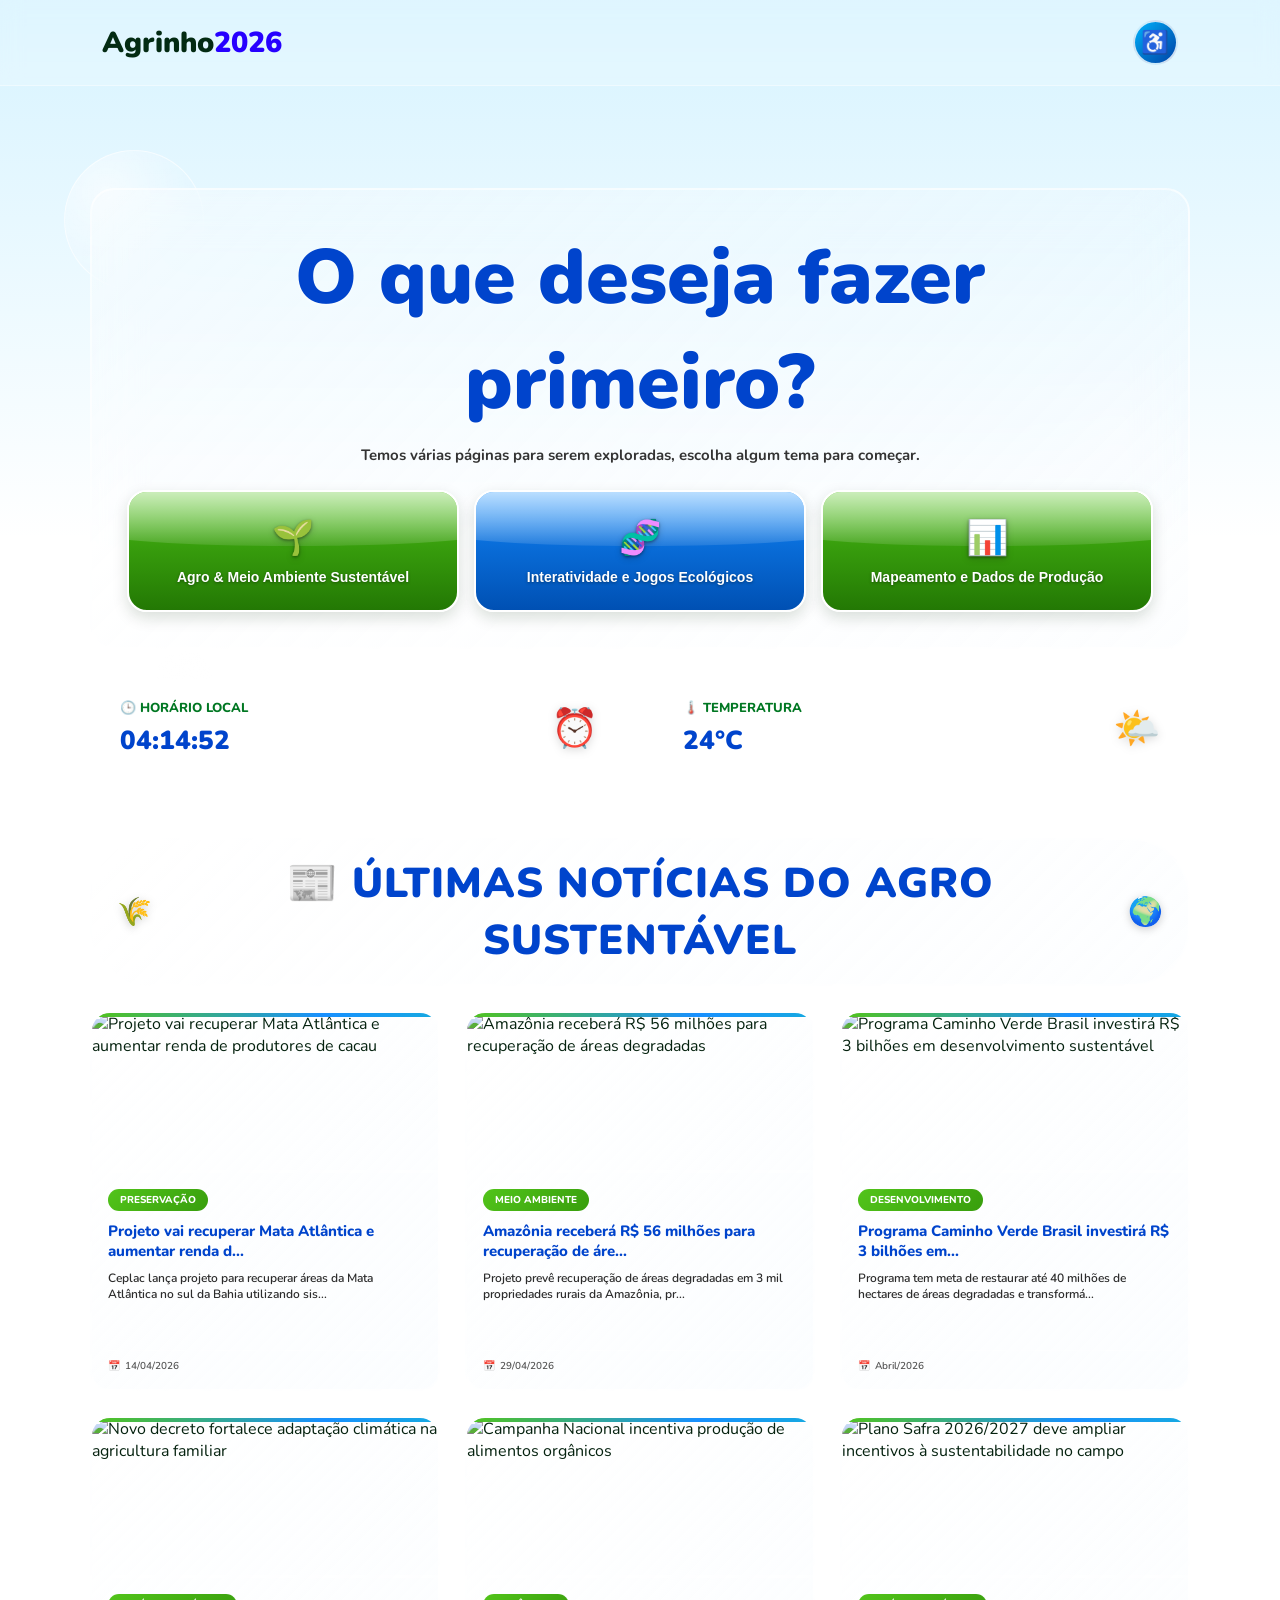
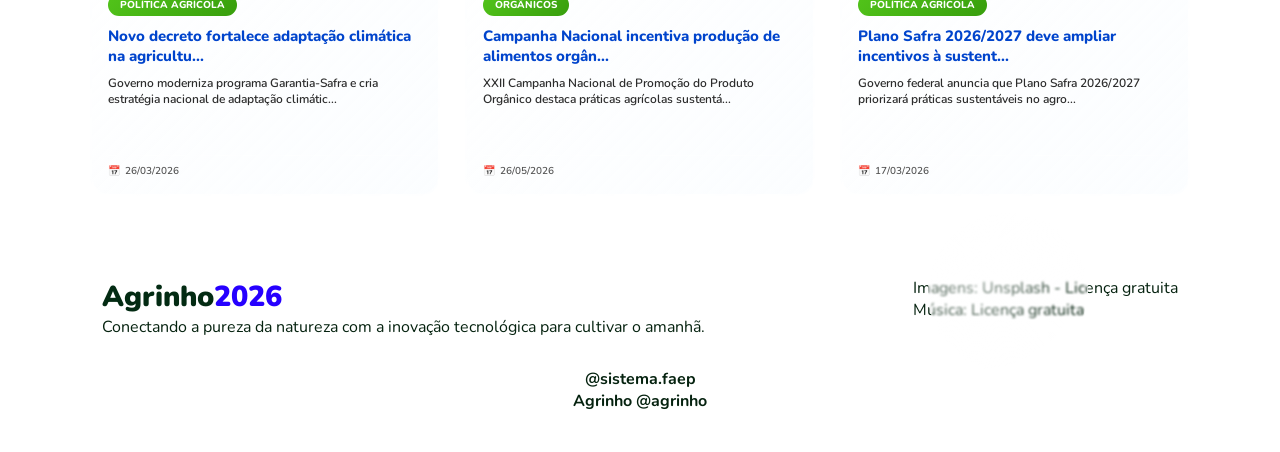
==== commit e429b0b5: "5" ====
--- a/HTML/paginaprincipal.html
+++ b/HTML/paginaprincipal.html
@@ -38,7 +38,7 @@
 
     <!-- ===== ESTILOS CSS ===== -->
     <!-- Link para o arquivo de estilos principal (caminho absoluto) -->
-    <link rel="stylesheet" href="/CSS/style.css">
+    <link rel="stylesheet" href="../CSS/style.css">
 </head>
 
 <!-- ===== ESTILOS ESPECÍFICOS DA JANELA AMBIENTE ===== -->
@@ -452,7 +452,7 @@
     <!-- SEÇÃO 7: SCRIPTS E INICIALIZAÇÃO                                             -->
     <!-- ============================================================================ -->
     <!-- Arquivo JavaScript principal (caminho absoluto para a pasta JS) -->
-    <script src="/JS/main.js"></script>
+    <script src="../JS/main.js"></script>
     <!-- Biblioteca VLibras para acessibilidade em Libras -->
     <script src="https://vlibras.gov.br/app/vlibras-plugin.js"></script>
     <!-- Inicialização do widget VLibras -->
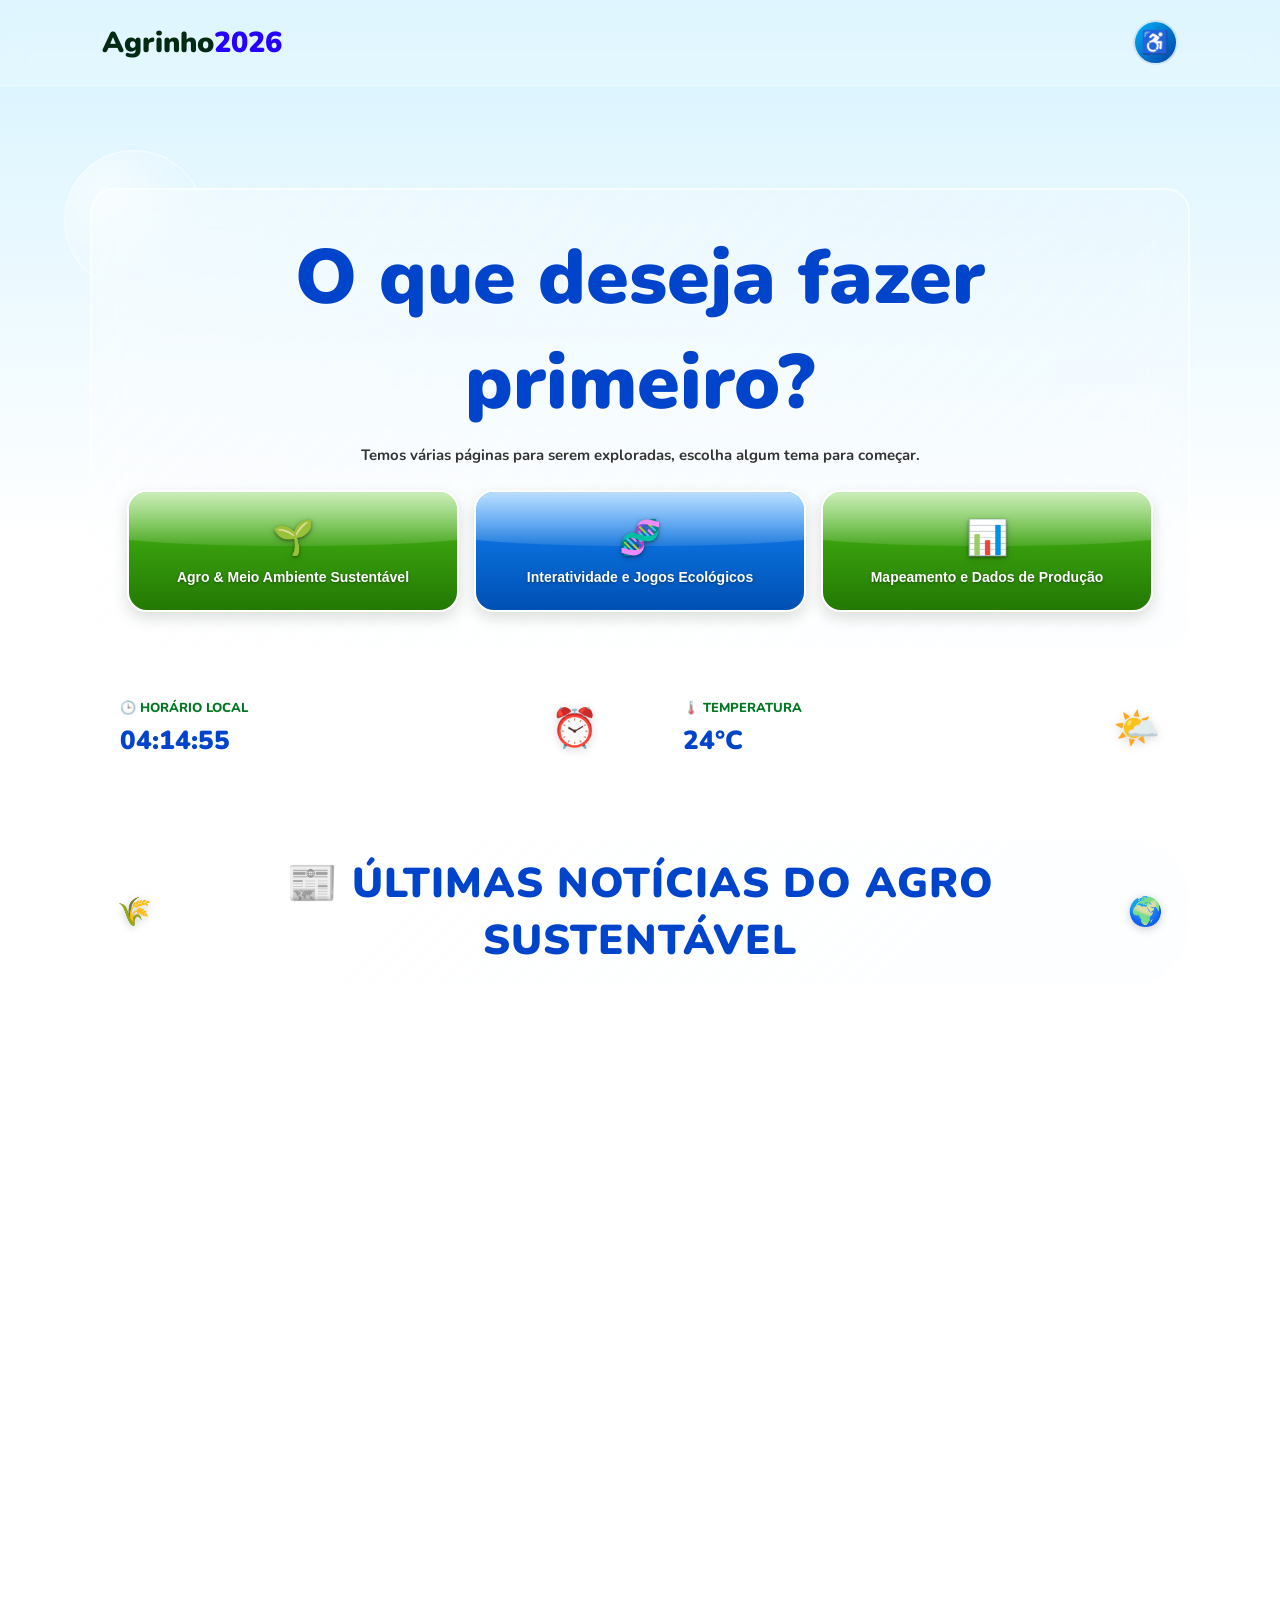
==== commit 037ab13a: "Agrinho 2026" ====
--- a/HTML/paginaprincipal.html
+++ b/HTML/paginaprincipal.html
@@ -38,45 +38,11 @@
 
     <!-- ===== ESTILOS CSS ===== -->
     <!-- Link para o arquivo de estilos principal (caminho absoluto) -->
-    <link rel="stylesheet" href="../CSS/style.css">
+    <link rel="stylesheet" href="/CSS/style.css">
 </head>
 
 <!-- ===== ESTILOS ESPECÍFICOS DA JANELA AMBIENTE ===== -->
 <!-- Define cores mais escuras para os textos da seção "Agro & Meio Ambiente Sustentável" -->
-<style>
-/* Cor principal do texto na seção ambiente */
-.janela-conteudo#janela-ambiente,
-.janela-conteudo#janela-ambiente .hero-ambiente,
-.janela-conteudo#janela-ambiente .info-card,
-.janela-conteudo#janela-ambiente .highlight-box {
-    color: #1a1a1a !important;                           /* Texto escuro para melhor legibilidade */
-}
-
-/* Todos os elementos de texto na seção ambiente */
-.janela-conteudo#janela-ambiente h1,
-.janela-conteudo#janela-ambiente h2,
-.janela-conteudo#janela-ambiente h3,
-.janela-conteudo#janela-ambiente p,
-.janela-conteudo#janela-ambiente li,
-.janela-conteudo#janela-ambiente .stat-label {
-    color: #1a1a1a !important;                           /* Mantém consistência de cor escura */
-}
-
-/* Título principal da seção hero ambiente */
-.janela-conteudo#janela-ambiente .hero-ambiente h1 {
-    color: #0d3b0d !important;                           /* Verde escuro para destaque */
-}
-
-/* Títulos dos cards informativos */
-.janela-conteudo#janela-ambiente .info-card h3 {
-    color: #0044cc !important;                           /* Azul para títulos de cards */
-}
-
-/* Números estatísticos */
-.janela-conteudo#janela-ambiente .stat-number {
-    color: #1b5e20 !important;                           /* Verde para números estatísticos */
-}
-</style>
 
 <body>
     <!-- ============================================================================ -->
@@ -452,7 +418,7 @@
     <!-- SEÇÃO 7: SCRIPTS E INICIALIZAÇÃO                                             -->
     <!-- ============================================================================ -->
     <!-- Arquivo JavaScript principal (caminho absoluto para a pasta JS) -->
-    <script src="../JS/main.js"></script>
+    <script src="/JS/main.js"></script>
     <!-- Biblioteca VLibras para acessibilidade em Libras -->
     <script src="https://vlibras.gov.br/app/vlibras-plugin.js"></script>
     <!-- Inicialização do widget VLibras -->
--- a/CSS/style.css
+++ b/CSS/style.css
@@ -591,6 +591,39 @@
     filter: brightness(1) contrast(1.5);
 }
 
+/* Cor principal do texto na seção ambiente */
+.janela-conteudo#janela-ambiente,
+.janela-conteudo#janela-ambiente .hero-ambiente,
+.janela-conteudo#janela-ambiente .info-card,
+.janela-conteudo#janela-ambiente .highlight-box {
+    color: #1a1a1a !important;                           /* Texto escuro para melhor legibilidade */
+}
+
+/* Todos os elementos de texto na seção ambiente */
+.janela-conteudo#janela-ambiente h1,
+.janela-conteudo#janela-ambiente h2,
+.janela-conteudo#janela-ambiente h3,
+.janela-conteudo#janela-ambiente p,
+.janela-conteudo#janela-ambiente li,
+.janela-conteudo#janela-ambiente .stat-label {
+    color: #1a1a1a !important;                           /* Mantém consistência de cor escura */
+}
+
+/* Título principal da seção hero ambiente */
+.janela-conteudo#janela-ambiente .hero-ambiente h1 {
+    color: #0d3b0d !important;                           /* Verde escuro para destaque */
+}
+
+/* Títulos dos cards informativos */
+.janela-conteudo#janela-ambiente .info-card h3 {
+    color: #0044cc !important;                           /* Azul para títulos de cards */
+}
+
+/* Números estatísticos */
+.janela-conteudo#janela-ambiente .stat-number {
+    color: #1b5e20 !important;                           /* Verde para números estatísticos */
+}
+
 /* Textos dos gráficos no alto contraste */
 body.alto-contraste .chartjs-text,
 body.alto-contraste .chartjs-label,
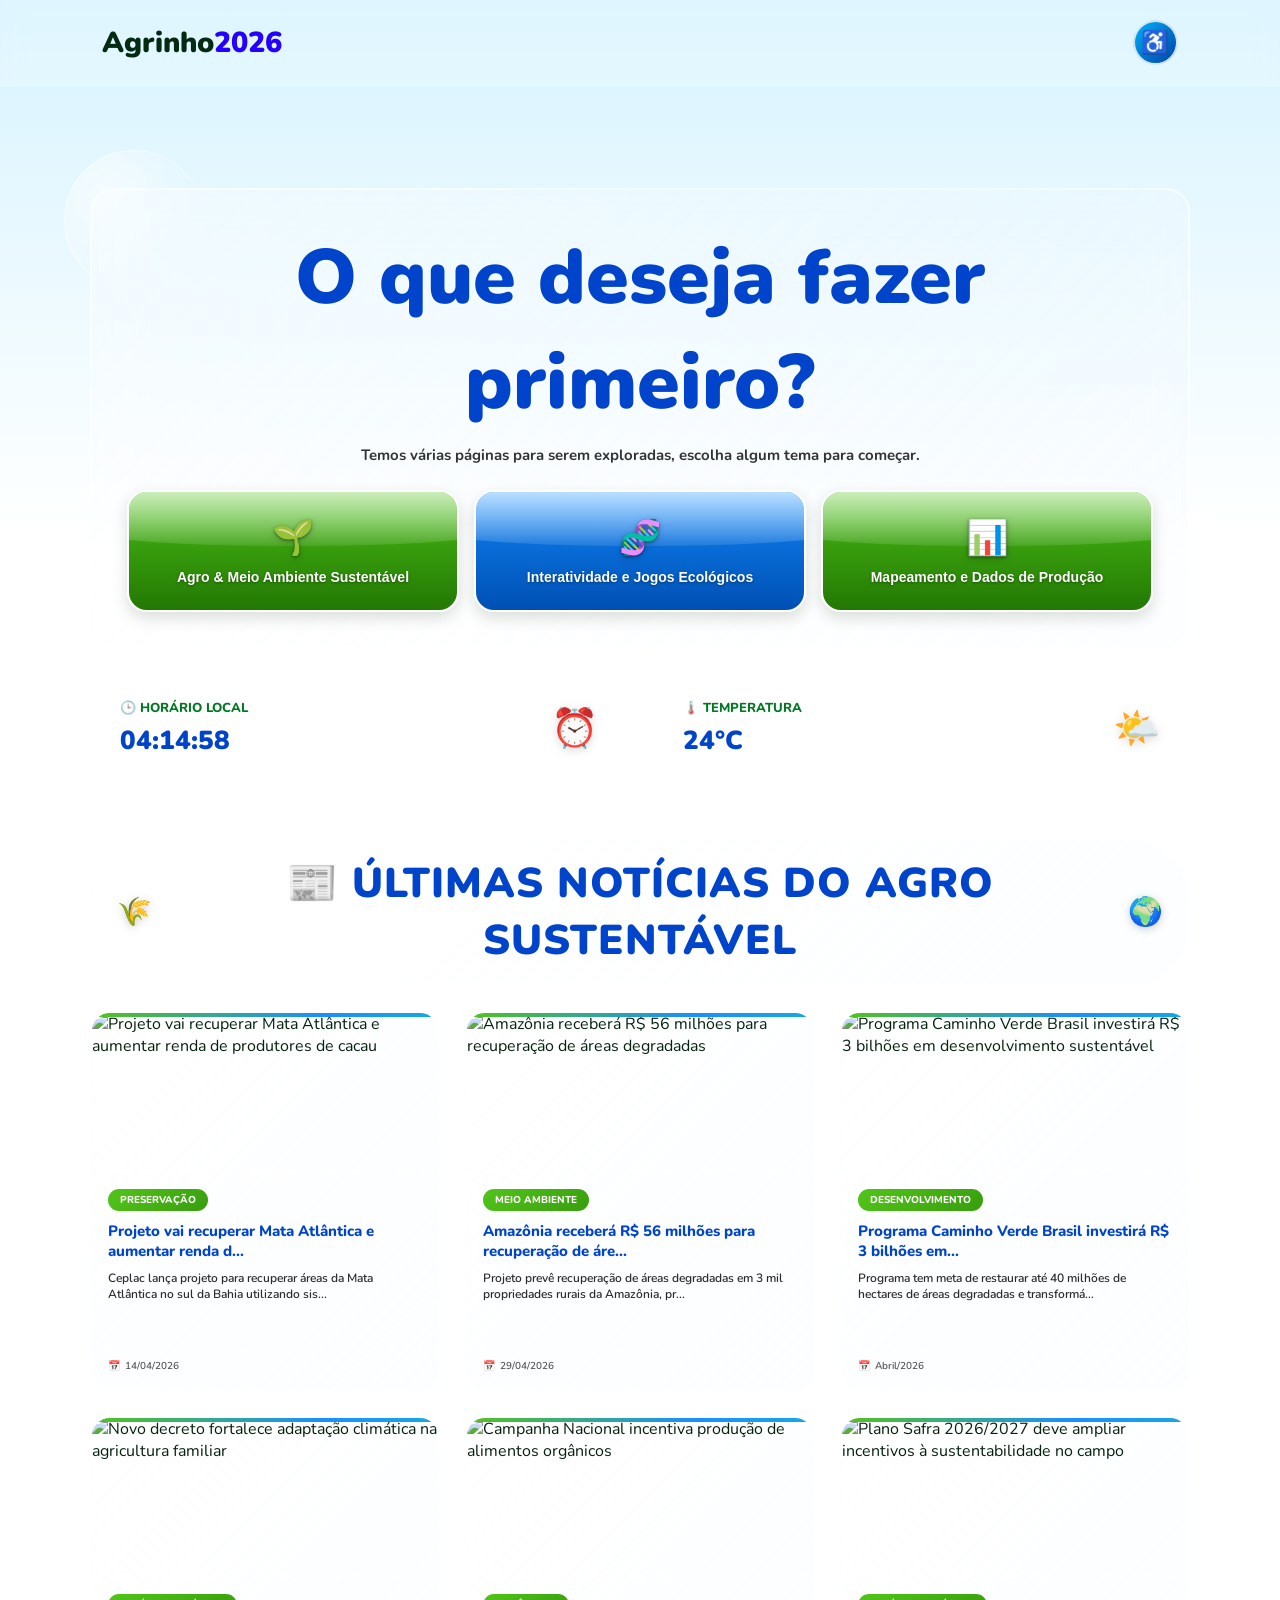
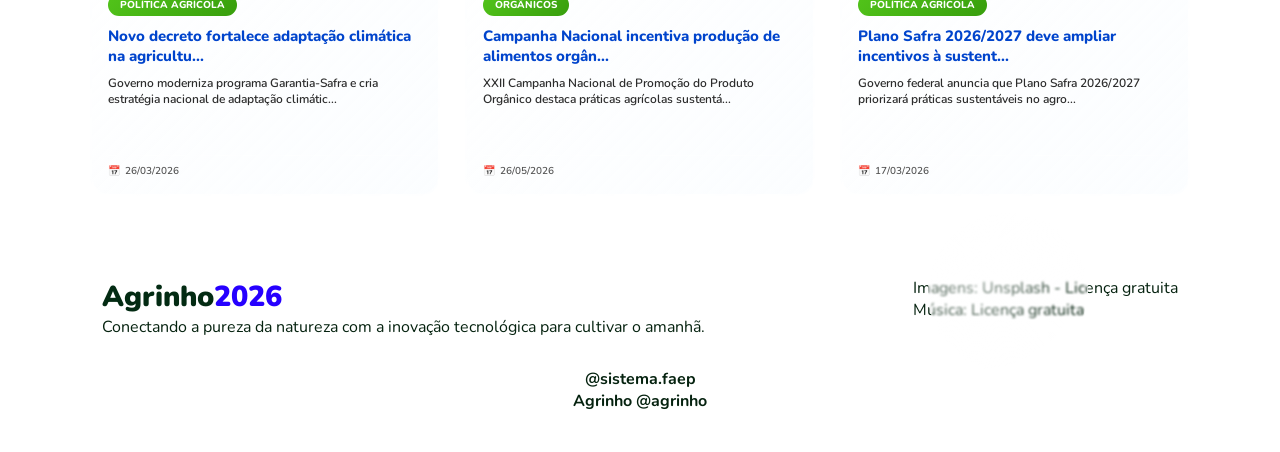
==== commit dd384547: "agrinho 2026" ====
--- a/HTML/paginaprincipal.html
+++ b/HTML/paginaprincipal.html
@@ -38,11 +38,8 @@
 
     <!-- ===== ESTILOS CSS ===== -->
     <!-- Link para o arquivo de estilos principal (caminho absoluto) -->
-    <link rel="stylesheet" href="/CSS/style.css">
+    <link rel="stylesheet" href="../CSS/style.css">
 </head>
-
-<!-- ===== ESTILOS ESPECÍFICOS DA JANELA AMBIENTE ===== -->
-<!-- Define cores mais escuras para os textos da seção "Agro & Meio Ambiente Sustentável" -->
 
 <body>
     <!-- ============================================================================ -->
@@ -418,7 +415,7 @@
     <!-- SEÇÃO 7: SCRIPTS E INICIALIZAÇÃO                                             -->
     <!-- ============================================================================ -->
     <!-- Arquivo JavaScript principal (caminho absoluto para a pasta JS) -->
-    <script src="/JS/main.js"></script>
+    <script src="../JS/main.js"></script>
     <!-- Biblioteca VLibras para acessibilidade em Libras -->
     <script src="https://vlibras.gov.br/app/vlibras-plugin.js"></script>
     <!-- Inicialização do widget VLibras -->
--- a/CSS/style.css
+++ b/CSS/style.css
@@ -591,6 +591,31 @@
     filter: brightness(1) contrast(1.5);
 }
 
+/* Textos dos gráficos no alto contraste */
+body.alto-contraste .chartjs-text,
+body.alto-contraste .chartjs-label,
+body.alto-contraste .chartjs-legend,
+body.alto-contraste .chartjs-tooltip,
+body.alto-contraste canvas + div {
+    color: #ffffff !important;
+}
+
+body.alto-contraste .chartjs-render-monitor text,
+body.alto-contraste canvas ~ div text {
+    fill: #ffffff !important;
+    color: #ffffff !important;
+}
+
+body.alto-contraste .grafico-wrapper p,
+body.alto-contraste .grafico-wrapper-pequeno p,
+body.alto-contraste .bloco-recurso p {
+    color: #ffffff !important;
+}
+
+body.alto-contraste .bloco-recurso h3 {
+    color: #ffee00 !important;
+}
+
 /* Cor principal do texto na seção ambiente */
 .janela-conteudo#janela-ambiente,
 .janela-conteudo#janela-ambiente .hero-ambiente,
@@ -622,31 +647,6 @@
 /* Números estatísticos */
 .janela-conteudo#janela-ambiente .stat-number {
     color: #1b5e20 !important;                           /* Verde para números estatísticos */
-}
-
-/* Textos dos gráficos no alto contraste */
-body.alto-contraste .chartjs-text,
-body.alto-contraste .chartjs-label,
-body.alto-contraste .chartjs-legend,
-body.alto-contraste .chartjs-tooltip,
-body.alto-contraste canvas + div {
-    color: #ffffff !important;
-}
-
-body.alto-contraste .chartjs-render-monitor text,
-body.alto-contraste canvas ~ div text {
-    fill: #ffffff !important;
-    color: #ffffff !important;
-}
-
-body.alto-contraste .grafico-wrapper p,
-body.alto-contraste .grafico-wrapper-pequeno p,
-body.alto-contraste .bloco-recurso p {
-    color: #ffffff !important;
-}
-
-body.alto-contraste .bloco-recurso h3 {
-    color: #ffee00 !important;
 }
 
 /* ============================================================================
